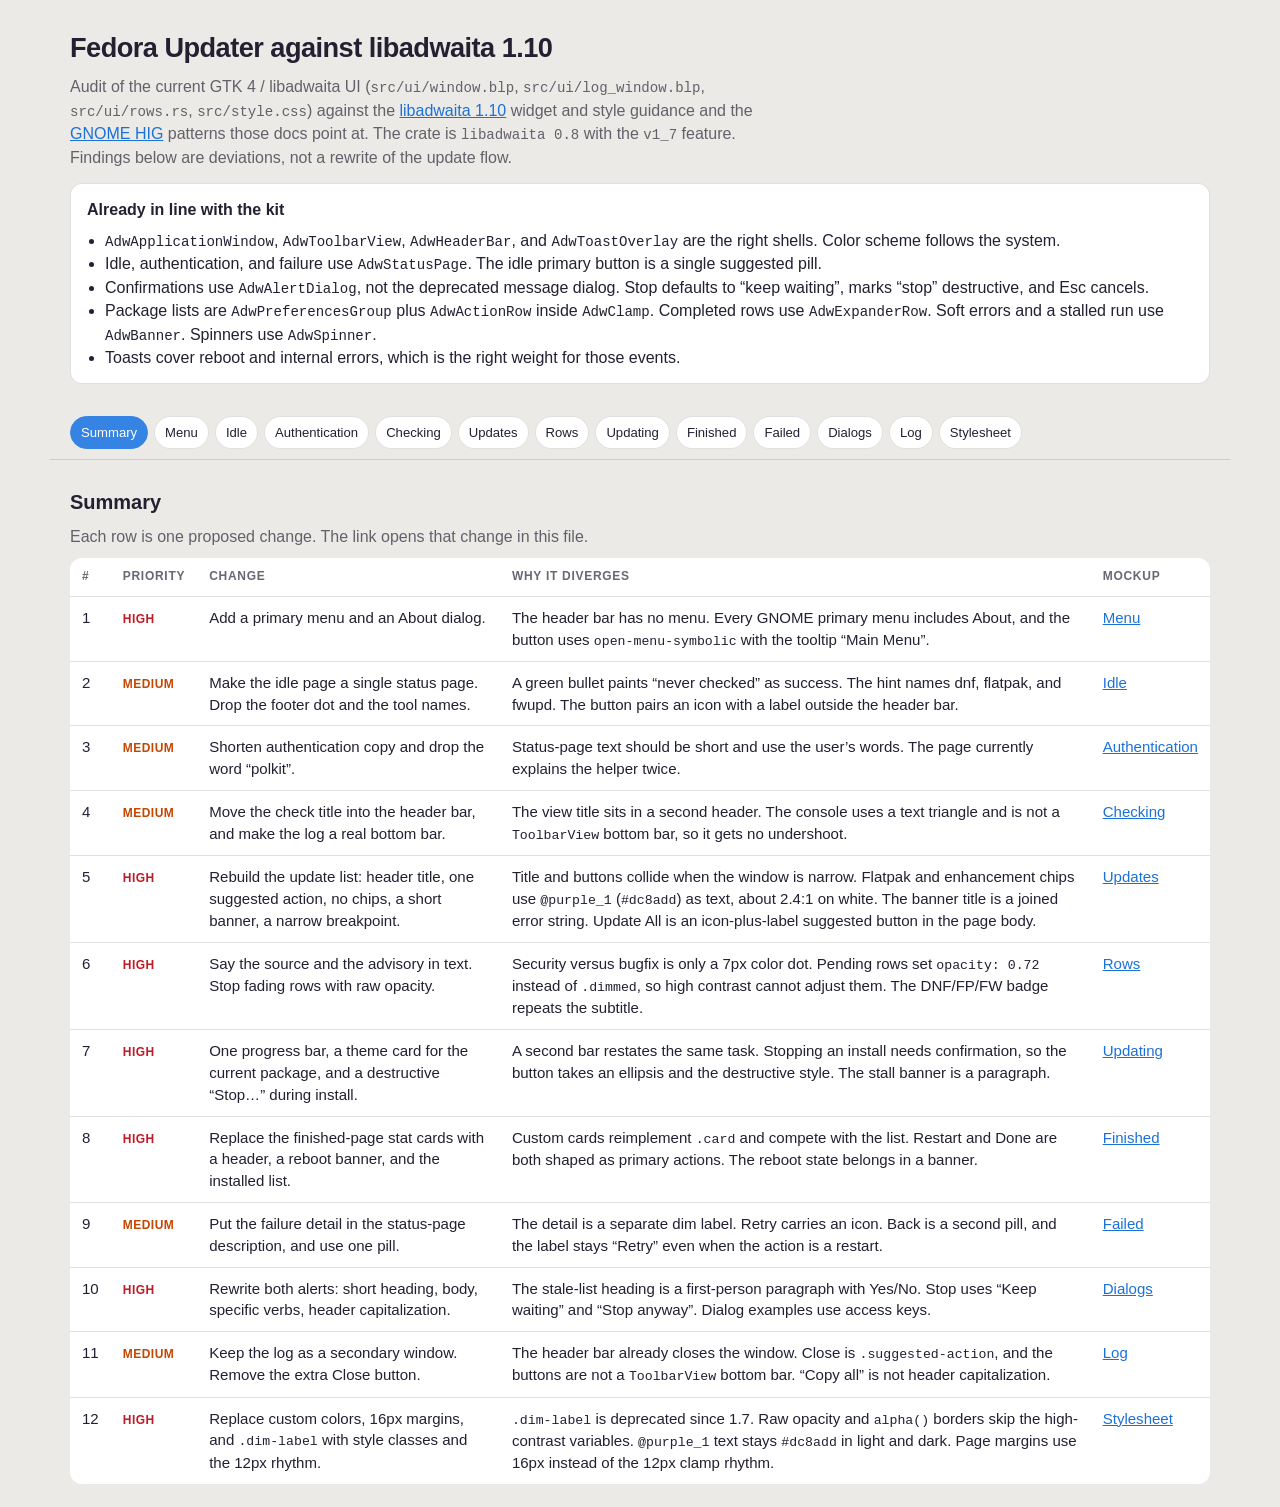
==== docs/mockups/libadwaita-audit.html @ a599a710 "Add the libadwaita 1.10 audit mockup." ====
<!DOCTYPE html>
<html lang="en">
<head>
<meta charset="utf-8">
<meta name="viewport" content="width=device-width, initial-scale=1">
<title>Fedora Updater — libadwaita 1.10 audit</title>
<style>
  :root {
    --doc-bg: #eceae6;
    --doc-fg: #241f31;
    --doc-dim: rgba(36, 31, 49, 0.68);
    --doc-card: #fff;
    --doc-line: rgba(0, 0, 0, 0.12);
    --accent: #3584e4;
    --accent-fg: #fff;
    --destructive: #e01b24;
    --ok: #1a7f37;
    --warn: #c64600;
    --err: #c01c28;
    --win: #fafafa;
    --fg: rgba(0, 0, 0, 0.8);
    --dim: rgba(0, 0, 0, 0.55);
    --card: #fff;
    --border: rgba(0, 0, 0, 0.12);
    --view: #fff;
    --purple-1: #dc8add;
    --shadow: 0 1px 2px rgba(0, 0, 0, 0.08), 0 12px 32px rgba(0, 0, 0, 0.12);
    font-family: Cantarell, "Segoe UI", sans-serif;
  }
  * { box-sizing: border-box; }
  body {
    margin: 0;
    background: var(--doc-bg);
    color: var(--doc-fg);
    line-height: 1.45;
  }
  header.top, main { max-width: 1180px; margin: 0 auto; padding: 28px 20px; }
  header.top { padding-bottom: 8px; }
  h1 { font-size: 1.7rem; margin: 0 0 8px; letter-spacing: -0.02em; }
  h2 { font-size: 1.25rem; margin: 0 0 8px; }
  h3 { font-size: 0.78rem; letter-spacing: 0.08em; text-transform: uppercase; margin: 0 0 10px; color: var(--doc-dim); }
  p { margin: 0 0 10px; }
  a { color: #1c71d8; }
  code { font-family: ui-monospace, monospace; font-size: 0.88em; }
  .lede { max-width: 78ch; color: var(--doc-dim); }
  .note, .okbox {
    background: var(--doc-card);
    border: 1px solid var(--doc-line);
    border-radius: 12px;
    padding: 14px 16px;
    margin: 14px 0;
  }
  .okbox h2, .note h2 { font-size: 1rem; }
  .okbox ul, .note ul { margin: 6px 0 0; padding-left: 18px; }
  table { width: 100%; border-collapse: collapse; background: var(--doc-card); border-radius: 12px; overflow: hidden; }
  th, td { text-align: left; padding: 10px 12px; border-bottom: 1px solid var(--doc-line); vertical-align: top; font-size: 0.94rem; }
  th { font-size: 0.75rem; letter-spacing: 0.06em; text-transform: uppercase; color: var(--doc-dim); }
  tr:last-child td { border-bottom: 0; }
  .pri { font-weight: 700; font-size: 0.75rem; letter-spacing: 0.04em; text-transform: uppercase; }
  .pri.high { color: var(--err); }
  .pri.med { color: var(--warn); }
  nav.tabs {
    position: sticky; top: 0; z-index: 5;
    display: flex; gap: 6px; flex-wrap: wrap;
    background: rgba(236, 234, 230, 0.94);
    backdrop-filter: blur(8px);
    padding: 10px 20px;
    border-bottom: 1px solid var(--doc-line);
    max-width: 1180px; margin: 0 auto;
  }
  nav.tabs button {
    border: 1px solid var(--doc-line);
    background: var(--doc-card);
    border-radius: 999px;
    padding: 6px 10px;
    font: inherit;
    font-size: 0.82rem;
    cursor: pointer;
    color: var(--doc-fg);
  }
  nav.tabs button[aria-selected="true"] {
    background: var(--accent);
    color: white;
    border-color: var(--accent);
  }
  .panel[hidden] { display: none; }
  .cite { font-size: 0.88rem; color: var(--doc-dim); margin-bottom: 14px; max-width: 85ch; }
  .pair { display: grid; grid-template-columns: 1fr 1fr; gap: 22px; align-items: start; }
  @media (max-width: 980px) { .pair { grid-template-columns: 1fr; } }
  .win {
    width: min(100%, 460px);
    background: var(--win);
    color: var(--fg);
    border-radius: 14px;
    box-shadow: var(--shadow);
    overflow: hidden;
    min-height: 520px;
    display: flex;
    flex-direction: column;
    font-size: 13.5px;
  }
  .win.short { min-height: 0; }
  .win.narrow { width: 280px; min-height: 420px; }
  .hb {
    min-height: 46px;
    display: grid;
    grid-template-columns: auto 1fr auto;
    align-items: center;
    gap: 6px;
    padding: 4px 8px 4px 10px;
  }
  .hb .side { display: flex; gap: 4px; align-items: center; min-width: 36px; }
  .hb .side.end { justify-content: flex-end; }
  .wtitle { text-align: center; font-weight: 700; line-height: 1.15; }
  .wtitle small { display: block; font-weight: 400; color: var(--dim); font-size: 11px; }
  .close, .iconbtn, .menu {
    width: 28px; height: 28px; border-radius: 8px;
    display: grid; place-items: center; color: var(--fg);
  }
  .close { font-size: 15px; opacity: 0.75; }
  .content { flex: 1; display: flex; flex-direction: column; min-height: 0; }
  .status {
    flex: 1; display: flex; flex-direction: column; align-items: center;
    justify-content: center; text-align: center; padding: 24px 28px 16px; gap: 8px;
  }
  .glyph {
    width: 72px; height: 72px; border-radius: 18px;
    display: grid; place-items: center; color: var(--dim); margin-bottom: 4px;
  }
  .status h4, .block h4 { margin: 0; font-size: 1.35rem; font-weight: 800; letter-spacing: -0.02em; }
  .status .desc, .muted { color: var(--dim); font-size: 12.5px; max-width: 36ch; }
  .accent-text { color: var(--accent); font-weight: 600; }
  .rowline { display: flex; align-items: center; justify-content: center; gap: 8px; }
  .btn {
    display: inline-flex; align-items: center; justify-content: center; gap: 6px;
    border-radius: 8px; padding: 6px 12px; background: rgba(0, 0, 0, 0.06);
    font-weight: 700; font-size: 13px; white-space: nowrap;
  }
  .btn.pill { border-radius: 999px; padding: 8px 16px; }
  .btn.suggested { background: var(--accent); color: var(--accent-fg); }
  .btn.destructive { background: var(--destructive); color: white; }
  .btn.flat { background: transparent; font-weight: 600; color: var(--fg); }
  .btn.icononly { width: 32px; height: 32px; padding: 0; border-radius: 8px; background: transparent; }
  .footer {
    display: flex; gap: 8px; align-items: center;
    margin: 8px 16px 12px; padding-top: 8px;
    border-top: 1px solid rgba(0, 0, 0, 0.08);
    color: var(--dim); font-size: 12px;
  }
  .dotg { color: #2ec27e; font-size: 9px; }
  .pagehead {
    display: flex; align-items: center; gap: 10px;
    padding: 12px 16px 8px;
  }
  .pagehead .grow { flex: 1; min-width: 0; }
  .pagehead strong { display: block; font-size: 1.15rem; }
  .pagehead span, .cap { color: var(--dim); font-size: 12px; }
  .progress { height: 6px; border-radius: 99px; background: rgba(0, 0, 0, 0.1); margin: 0 16px; overflow: hidden; }
  .progress > i { display: block; height: 100%; background: var(--accent); border-radius: 99px; }
  .progress.apply > i { background: #2ec27e; }
  .meta { display: flex; justify-content: space-between; padding: 6px 16px 8px; color: var(--dim); font-size: 12px; gap: 8px; }
  .group { margin: 4px 16px 10px; }
  .glabel { font-weight: 700; font-size: 12.5px; margin: 4px 2px 6px; }
  .list { background: var(--card); border-radius: 12px; box-shadow: 0 0 0 1px var(--border); overflow: hidden; }
  .prow {
    display: grid; grid-template-columns: auto 1fr auto; gap: 8px; align-items: center;
    padding: 8px 12px; border-top: 1px solid rgba(0, 0, 0, 0.06);
  }
  .prow:first-child { border-top: 0; }
  .prow b { display: block; font-weight: 650; }
  .prow small { color: var(--dim); }
  .prow.pending { opacity: 0.72; }
  .badge {
    min-width: 2.2em; text-align: center; font-size: 10px; font-weight: 800;
    padding: 3px 5px; border-radius: 7px; background: rgba(53, 132, 228, 0.15); color: var(--accent);
  }
  .badge.fp { background: rgba(220, 138, 221, 0.18); color: #dc8add; }
  .badge.fw { background: rgba(229, 165, 10, 0.18); color: #c64600; }
  .sev { width: 7px; height: 7px; border-radius: 99px; background: var(--accent); }
  .sev.sec { background: var(--err); }
  .sev.enh { background: #c061cb; }
  .chips { display: flex; flex-wrap: wrap; gap: 6px; padding: 0 16px 8px; }
  .chip {
    font-size: 12px; padding: 3px 9px; border-radius: 999px;
    border: 1px solid rgba(0, 0, 0, 0.12); background: rgba(53, 132, 228, 0.12); color: var(--accent);
  }
  .chip.sec { background: rgba(192, 28, 40, 0.12); color: var(--err); border-color: rgba(192, 28, 40, 0.28); }
  .chip.fp, .chip.enh, .chip.bad { background: rgba(220, 138, 221, 0.16); color: var(--purple-1); border-color: rgba(220, 138, 221, 0.35); }
  .banner {
    margin: 0 0 8px; background: #f8e8c8; color: #5e4010;
    display: flex; align-items: center; gap: 8px; padding: 8px 12px; font-size: 12.5px;
  }
  .banner button, .textbtn { margin-left: auto; background: transparent; border: 0; color: var(--accent); font-weight: 700; font-family: inherit; font-size: 12.5px; cursor: default; }
  .console {
    margin-top: auto; background: #fff; border-top: 1px solid rgba(0, 0, 0, 0.14);
    display: flex; gap: 8px; align-items: center; padding: 8px 12px;
    font-family: ui-monospace, monospace; font-size: 11.5px; color: var(--dim);
  }
  .console .live { color: var(--accent); font-family: Cantarell, sans-serif; font-weight: 700; margin-left: auto; }
  .card {
    margin: 0 16px 8px; padding: 12px 14px; border-radius: 12px;
    background: rgba(53, 132, 228, 0.1); border: 1px solid rgba(53, 132, 228, 0.28);
  }
  .card.theme {
    background: var(--card); border: 0; box-shadow: 0 0 0 1px var(--border);
  }
  .stats { display: flex; gap: 10px; justify-content: center; margin: 8px 0; }
  .stat {
    min-width: 84px; text-align: center; border-radius: 10px; padding: 8px 12px;
    background: rgba(255, 255, 255, 0.6); border: 1px solid rgba(0, 0, 0, 0.18);
  }
  .stat b { display: block; font-size: 1.4rem; }
  .stat span { color: var(--dim); font-size: 11px; }
  .stat.warn { background: rgba(229, 165, 10, 0.12); border-color: rgba(229, 165, 10, 0.4); }
  .reboot {
    display: flex; gap: 10px; align-items: center; margin: 4px 0 0;
    background: rgba(229, 165, 10, 0.12); border: 1px solid rgba(229, 165, 10, 0.4);
    border-radius: 12px; padding: 10px 12px; text-align: left;
  }
  .actions { display: flex; gap: 8px; justify-content: center; padding: 8px 12px 12px; border-top: 1px solid rgba(0, 0, 0, 0.08); }
  .bottom {
    margin-top: auto; min-height: 46px; display: flex; align-items: center; justify-content: flex-end;
    gap: 8px; padding: 6px 10px; box-shadow: inset 0 1px 0 rgba(0, 0, 0, 0.06);
  }
  .scrim {
    flex: 1; background: rgba(0, 0, 0, 0.18);
    display: grid; place-items: center; padding: 18px;
  }
  .dialog {
    width: min(100%, 380px); background: #fafafa; border-radius: 16px;
    box-shadow: var(--shadow); padding: 18px 16px 12px; text-align: center;
  }
  .dialog h4 { margin: 0 0 8px; font-size: 1.05rem; }
  .dialog p { color: var(--dim); font-size: 13px; }
  .dactions { display: flex; gap: 8px; justify-content: flex-end; margin-top: 12px; }
  .u { text-decoration: underline; text-underline-offset: 2px; }
  .menu-pop {
    position: relative; width: 220px; margin: 8px 12px 12px auto;
    background: #fff; border-radius: 12px; box-shadow: var(--shadow); padding: 6px;
  }
  .menu-pop div { padding: 8px 10px; border-radius: 8px; }
  .menu-pop div:hover { background: rgba(0, 0, 0, 0.05); }
  .split { display: flex; gap: 16px; flex-wrap: wrap; align-items: flex-start; }
  .swatch { width: 220px; }
  .tag { font-size: 11px; font-weight: 700; letter-spacing: 0.04em; text-transform: uppercase; color: var(--doc-dim); margin-bottom: 6px; }
  .call { font-size: 0.92rem; }
  kbd { font-family: ui-monospace, monospace; font-size: 0.85em; border: 1px solid var(--doc-line); border-bottom-width: 2px; border-radius: 4px; padding: 0 4px; background: #fff; }
</style>
</head>
<body>
<header class="top">
  <h1>Fedora Updater against libadwaita 1.10</h1>
  <p class="lede">Audit of the current GTK 4 / libadwaita UI (<code>src/ui/window.blp</code>, <code>src/ui/log_window.blp</code>, <code>src/ui/rows.rs</code>, <code>src/style.css</code>) against the <a href="https://gnome.pages.gitlab.gnome.org/libadwaita/doc/1.10/">libadwaita 1.10</a> widget and style guidance and the <a href="https://developer.gnome.org/hig/">GNOME HIG</a> patterns those docs point at. The crate is <code>libadwaita 0.8</code> with the <code>v1_7</code> feature. Findings below are deviations, not a rewrite of the update flow.</p>
  <div class="okbox">
    <h2>Already in line with the kit</h2>
    <ul>
      <li><code>AdwApplicationWindow</code>, <code>AdwToolbarView</code>, <code>AdwHeaderBar</code>, and <code>AdwToastOverlay</code> are the right shells. Color scheme follows the system.</li>
      <li>Idle, authentication, and failure use <code>AdwStatusPage</code>. The idle primary button is a single suggested pill.</li>
      <li>Confirmations use <code>AdwAlertDialog</code>, not the deprecated message dialog. Stop defaults to “keep waiting”, marks “stop” destructive, and Esc cancels.</li>
      <li>Package lists are <code>AdwPreferencesGroup</code> plus <code>AdwActionRow</code> inside <code>AdwClamp</code>. Completed rows use <code>AdwExpanderRow</code>. Soft errors and a stalled run use <code>AdwBanner</code>. Spinners use <code>AdwSpinner</code>.</li>
      <li>Toasts cover reboot and internal errors, which is the right weight for those events.</li>
    </ul>
  </div>
</header>

<nav class="tabs" aria-label="Proposed changes">
  <button type="button" data-panel="summary" aria-selected="true">Summary</button>
  <button type="button" data-panel="menu">Menu</button>
  <button type="button" data-panel="idle">Idle</button>
  <button type="button" data-panel="auth">Authentication</button>
  <button type="button" data-panel="checking">Checking</button>
  <button type="button" data-panel="ready">Updates</button>
  <button type="button" data-panel="rows">Rows</button>
  <button type="button" data-panel="running">Updating</button>
  <button type="button" data-panel="done">Finished</button>
  <button type="button" data-panel="failed">Failed</button>
  <button type="button" data-panel="dialogs">Dialogs</button>
  <button type="button" data-panel="log">Log</button>
  <button type="button" data-panel="style">Stylesheet</button>
</nav>

<main>
<section class="panel" id="summary">
  <h2>Summary</h2>
  <p class="lede">Each row is one proposed change. The link opens that change in this file.</p>
  <table>
    <thead>
      <tr><th>#</th><th>Priority</th><th>Change</th><th>Why it diverges</th><th>Mockup</th></tr>
    </thead>
    <tbody>
      <tr>
        <td>1</td><td><span class="pri high">High</span></td>
        <td>Add a primary menu and an About dialog.</td>
        <td>The header bar has no menu. Every GNOME primary menu includes About, and the button uses <code>open-menu-symbolic</code> with the tooltip “Main Menu”.</td>
        <td><a href="#menu">Menu</a></td>
      </tr>
      <tr>
        <td>2</td><td><span class="pri med">Medium</span></td>
        <td>Make the idle page a single status page. Drop the footer dot and the tool names.</td>
        <td>A green bullet paints “never checked” as success. The hint names dnf, flatpak, and fwupd. The button pairs an icon with a label outside the header bar.</td>
        <td><a href="#idle">Idle</a></td>
      </tr>
      <tr>
        <td>3</td><td><span class="pri med">Medium</span></td>
        <td>Shorten authentication copy and drop the word “polkit”.</td>
        <td>Status-page text should be short and use the user’s words. The page currently explains the helper twice.</td>
        <td><a href="#auth">Authentication</a></td>
      </tr>
      <tr>
        <td>4</td><td><span class="pri med">Medium</span></td>
        <td>Move the check title into the header bar, and make the log a real bottom bar.</td>
        <td>The view title sits in a second header. The console uses a text triangle and is not a <code>ToolbarView</code> bottom bar, so it gets no undershoot.</td>
        <td><a href="#checking">Checking</a></td>
      </tr>
      <tr>
        <td>5</td><td><span class="pri high">High</span></td>
        <td>Rebuild the update list: header title, one suggested action, no chips, a short banner, a narrow breakpoint.</td>
        <td>Title and buttons collide when the window is narrow. Flatpak and enhancement chips use <code>@purple_1</code> (<code>#dc8add</code>) as text, about 2.4:1 on white. The banner title is a joined error string. Update All is an icon-plus-label suggested button in the page body.</td>
        <td><a href="#ready">Updates</a></td>
      </tr>
      <tr>
        <td>6</td><td><span class="pri high">High</span></td>
        <td>Say the source and the advisory in text. Stop fading rows with raw opacity.</td>
        <td>Security versus bugfix is only a 7px color dot. Pending rows set <code>opacity: 0.72</code> instead of <code>.dimmed</code>, so high contrast cannot adjust them. The DNF/FP/FW badge repeats the subtitle.</td>
        <td><a href="#rows">Rows</a></td>
      </tr>
      <tr>
        <td>7</td><td><span class="pri high">High</span></td>
        <td>One progress bar, a theme card for the current package, and a destructive “Stop…” during install.</td>
        <td>A second bar restates the same task. Stopping an install needs confirmation, so the button takes an ellipsis and the destructive style. The stall banner is a paragraph.</td>
        <td><a href="#running">Updating</a></td>
      </tr>
      <tr>
        <td>8</td><td><span class="pri high">High</span></td>
        <td>Replace the finished-page stat cards with a header, a reboot banner, and the installed list.</td>
        <td>Custom cards reimplement <code>.card</code> and compete with the list. Restart and Done are both shaped as primary actions. The reboot state belongs in a banner.</td>
        <td><a href="#done">Finished</a></td>
      </tr>
      <tr>
        <td>9</td><td><span class="pri med">Medium</span></td>
        <td>Put the failure detail in the status-page description, and use one pill.</td>
        <td>The detail is a separate dim label. Retry carries an icon. Back is a second pill, and the label stays “Retry” even when the action is a restart.</td>
        <td><a href="#failed">Failed</a></td>
      </tr>
      <tr>
        <td>10</td><td><span class="pri high">High</span></td>
        <td>Rewrite both alerts: short heading, body, specific verbs, header capitalization.</td>
        <td>The stale-list heading is a first-person paragraph with Yes/No. Stop uses “Keep waiting” and “Stop anyway”. Dialog examples use access keys.</td>
        <td><a href="#dialogs">Dialogs</a></td>
      </tr>
      <tr>
        <td>11</td><td><span class="pri med">Medium</span></td>
        <td>Keep the log as a secondary window. Remove the extra Close button.</td>
        <td>The header bar already closes the window. Close is <code>.suggested-action</code>, and the buttons are not a <code>ToolbarView</code> bottom bar. “Copy all” is not header capitalization.</td>
        <td><a href="#log">Log</a></td>
      </tr>
      <tr>
        <td>12</td><td><span class="pri high">High</span></td>
        <td>Replace custom colors, 16px margins, and <code>.dim-label</code> with style classes and the 12px rhythm.</td>
        <td><code>.dim-label</code> is deprecated since 1.7. Raw opacity and <code>alpha()</code> borders skip the high-contrast variables. <code>@purple_1</code> text stays <code>#dc8add</code> in light and dark. Page margins use 16px instead of the 12px clamp rhythm.</td>
        <td><a href="#style">Stylesheet</a></td>
      </tr>
    </tbody>
  </table>
</section>

<section class="panel" id="menu" hidden>
  <h2>1. Primary menu and About</h2>
  <p class="cite">HIG <a href="https://developer.gnome.org/hig/patterns/controls/menus.html">Menus</a>: most apps have a primary menu at the end of the header bar, using <code>open-menu-symbolic</code>, tooltip “Main Menu”. Every such menu includes About [App Name]. Libadwaita 1.5+ provides <a href="https://gnome.pages.gitlab.gnome.org/libadwaita/doc/1.10/class.AboutDialog.html">AdwAboutDialog</a> (<code>AdwAboutWindow</code> is deprecated since 1.6). There is no menu in <code>window.blp</code>.</p>
  <div class="pair">
    <div>
      <h3>Current</h3>
      <div class="win short" style="min-height:280px">
        <div class="hb">
          <div class="side"></div>
          <div class="wtitle">Fedora Updater</div>
          <div class="side end"><div class="close" aria-hidden="true">×</div></div>
        </div>
        <div class="content status">
          <div class="glyph" aria-hidden="true">
            <svg width="48" height="48" viewBox="0 0 16 16" fill="currentColor"><path d="M8 1.5 9.2 5h3.6l-2.9 2.1 1.1 3.4L8 8.4 4.9 10.5 6 7.1 3.1 5h3.6z"/></svg>
          </div>
          <h4>Check for updates</h4>
          <p class="desc">The header never changes, and there is no way to open About.</p>
        </div>
      </div>
    </div>
    <div>
      <h3>Proposed</h3>
      <div class="win short" style="min-height:280px">
        <div class="hb">
          <div class="side"></div>
          <div class="wtitle">Fedora Updater</div>
          <div class="side end">
            <div class="menu" title="Main Menu" aria-label="Main Menu">
              <svg width="16" height="16" viewBox="0 0 16 16" fill="currentColor"><path d="M2 4h12v1.4H2zm0 3.3h12v1.4H2zM2 10.6h12V12H2z"/></svg>
            </div>
            <div class="close" aria-hidden="true">×</div>
          </div>
        </div>
        <div class="menu-pop" role="menu">
          <div><span class="u">A</span>bout Fedora Updater</div>
          <div><span class="u">K</span>eyboard Shortcuts</div>
        </div>
        <div class="dialog" style="margin: 0 auto 16px;">
          <div class="glyph" style="margin:0 auto 6px; width:64px; height:64px;" aria-hidden="true">
            <svg width="40" height="40" viewBox="0 0 16 16" fill="#3584e4"><circle cx="8" cy="8" r="6"/></svg>
          </div>
          <h4>Fedora Updater</h4>
          <p>A desktop front-end for Fedora system, Flatpak, and firmware updates</p>
          <p>Version 0.2.0</p>
        </div>
      </div>
      <p class="call"><code>AdwShortcutsDialog</code> arrived in libadwaita 1.8. The crate feature stops at <code>v1_7</code>, so ship About now and add Keyboard Shortcuts when that feature is enabled. Do not add Quit. Do not add Preferences until the app has any.</p>
    </div>
  </div>
</section>

<section class="panel" id="idle" hidden>
  <h2>2. Idle and up to date</h2>
  <p class="cite">HIG <a href="https://developer.gnome.org/hig/patterns/feedback/placeholders.html">Placeholder pages</a> and <a href="https://developer.gnome.org/hig/guidelines/writing-style.html">Writing style</a>: one heading, one short description, familiar words, no jargon. <a href="https://developer.gnome.org/hig/patterns/controls/buttons.html">Buttons</a>: outside a header bar, a button is an icon or a label, not both. <a href="https://developer.gnome.org/hig/guidelines/ui-styling.html">UI styling</a>: do not use color as the only signal. The fresh footer paints a <code>.success</code> “●” next to “Last checked never”. Up to date repeats the timestamp in the description and the footer.</p>
  <div class="pair">
    <div>
      <h3>Current</h3>
      <div class="win">
        <div class="hb"><div class="side"></div><div class="wtitle">Fedora Updater</div><div class="side end"><div class="close">×</div></div></div>
        <div class="content">
          <div class="status">
            <div class="glyph"><svg width="42" height="42" viewBox="0 0 16 16" fill="currentColor"><path d="M3 8a5 5 0 0 1 8.5-3.5L13 3v4H9l1.4-1.4A3.5 3.5 0 1 0 11.5 10H13A5 5 0 0 1 3 8z"/></svg></div>
            <h4>Check for updates</h4>
            <div class="btn suggested pill"><svg width="14" height="14" viewBox="0 0 16 16" fill="currentColor"><path d="M3 8a5 5 0 0 1 8.5-3.5L13 3v4H9l1.4-1.4A3.5 3.5 0 1 0 11.5 10H13A5 5 0 0 1 3 8z"/></svg> Check for Updates</div>
            <p class="desc">dnf · flatpak · fwupd · nothing changes until you review</p>
          </div>
          <div class="footer"><span class="dotg">●</span> Last checked never</div>
        </div>
      </div>
    </div>
    <div>
      <h3>Proposed</h3>
      <div class="win">
        <div class="hb">
          <div class="side"></div>
          <div class="wtitle">Fedora Updater</div>
          <div class="side end"><div class="menu" title="Main Menu"><svg width="16" height="16" viewBox="0 0 16 16" fill="currentColor"><path d="M2 4h12v1.4H2zm0 3.3h12v1.4H2zM2 10.6h12V12H2z"/></svg></div><div class="close">×</div></div>
        </div>
        <div class="content">
          <div class="status">
            <div class="glyph"><svg width="42" height="42" viewBox="0 0 16 16" fill="currentColor"><path d="M3 8a5 5 0 0 1 8.5-3.5L13 3v4H9l1.4-1.4A3.5 3.5 0 1 0 11.5 10H13A5 5 0 0 1 3 8z"/></svg></div>
            <h4>Check for Updates</h4>
            <p class="desc">System packages, apps, and firmware. Nothing changes until the list is reviewed.</p>
            <div class="btn suggested pill">Check for Updates</div>
          </div>
        </div>
      </div>
      <p class="call">Up to date keeps the flat “Check Again” button and puts “Last checked just now” only in the description. No second footer, no success color until a check has actually succeeded.</p>
    </div>
  </div>
</section>

<section class="panel" id="auth" hidden>
  <h2>3. Authentication</h2>
  <p class="cite">Same placeholder and writing rules. The status page already is the right widget. The description names “polkit” and “a privileged helper”, then a caption says the password is not collected here. Terminology should be the task, not the mechanism. One sentence is enough, and a single sentence does not take a final period.</p>
  <div class="pair">
    <div>
      <h3>Current</h3>
      <div class="win">
        <div class="hb"><div class="side"></div><div class="wtitle">Fedora Updater</div><div class="side end"><div class="close">×</div></div></div>
        <div class="content status">
          <div class="glyph"><svg width="40" height="40" viewBox="0 0 16 16" fill="currentColor"><path d="M6 7V5a2 2 0 1 1 4 0v2h1v6H5V7zm1.2 0h1.6V5a.8.8 0 0 0-1.6 0z"/></svg></div>
          <h4>Authentication required</h4>
          <p class="desc">A system dialog will ask for your password once for this app session so it can check for updates via a privileged helper</p>
          <div class="rowline"><span class="accent-text">◌ Waiting for polkit</span></div>
          <p class="desc">No password is collected here. Later Check and Update All reuse this session</p>
          <div class="btn flat">Cancel</div>
        </div>
      </div>
    </div>
    <div>
      <h3>Proposed</h3>
      <div class="win">
        <div class="hb"><div class="side"></div><div class="wtitle">Fedora Updater<small>Waiting for authentication</small></div><div class="side end"><div class="close">×</div></div></div>
        <div class="content status">
          <div class="glyph"><svg width="40" height="40" viewBox="0 0 16 16" fill="currentColor"><path d="M6 7V5a2 2 0 1 1 4 0v2h1v6H5V7zm1.2 0h1.6V5a.8.8 0 0 0-1.6 0z"/></svg></div>
          <h4>Authentication Required</h4>
          <p class="desc">A system dialog asks for an administrator password. The password is not stored in this window.</p>
          <div class="rowline"><span class="muted">◌ Waiting for authentication</span></div>
          <div class="btn flat">Cancel</div>
        </div>
      </div>
      <p class="call">The spinner stays an <code>AdwSpinner</code>. “Waiting for authentication” uses the dimmed style, not <code>.accent</code>. Cancel stays a quiet button. The same page serves Check and Update All. The purpose goes in the header subtitle (“Checking for updates” or “Applying updates”), not in a second paragraph.</p>
    </div>
  </div>
</section>

<section class="panel" id="checking" hidden>
  <h2>4. Checking</h2>
  <p class="cite">HIG <a href="https://developer.gnome.org/hig/patterns/containers/header-bars.html">Header bars</a>: the heading updates with the view. <a href="https://developer.gnome.org/hig/patterns/feedback/progress-bars.html">Progress bars</a>: one bar, plus text such as “1 of 3 sources” or “About 1 minute left”. <a href="https://gnome.pages.gitlab.gnome.org/libadwaita/doc/1.10/class.ToolbarView.html">ToolbarView</a> bottom bars get undershoot and drag. <a href="https://developer.gnome.org/hig/guidelines/ui-icons.html">UI icons</a> are symbolic, so a “▸” character is not a disclosure icon and does not flip for right-to-left text.</p>
  <div class="pair">
    <div>
      <h3>Current</h3>
      <div class="win">
        <div class="hb"><div class="side"></div><div class="wtitle">Fedora Updater</div><div class="side end"><div class="close">×</div></div></div>
        <div class="content">
          <div class="pagehead"><div class="grow"><strong>Checking for updates</strong><span>About 1 minute left · 1 of 3 sources</span></div></div>
          <div class="progress"><i style="width:25%"></i></div>
          <div class="meta"><span>System done · Apps in progress · Firmware queued</span><span>25%</span></div>
          <div class="group"><div class="glabel">Found so far</div>
            <div class="list">
              <div class="prow"><span class="badge">DNF</span><div><b>kernel</b><small>6.17.7 → 6.17.8 · System</small></div><small>86 MB</small></div>
              <div class="prow"><span class="badge fp">FP</span><div><b>org.mozilla.Firefox</b><small>144.0 → 145.0 · Apps</small></div><small>112 MB</small></div>
            </div>
          </div>
          <div class="console"><span>▸</span><span>Downloading metadata…</span><span class="live">live</span></div>
        </div>
      </div>
    </div>
    <div>
      <h3>Proposed</h3>
      <div class="win">
        <div class="hb">
          <div class="side"></div>
          <div class="wtitle">Checking for Updates<small>About 1 minute left · 1 of 3 sources</small></div>
          <div class="side end"><div class="menu" title="Main Menu"><svg width="16" height="16" viewBox="0 0 16 16" fill="currentColor"><path d="M2 4h12v1.4H2zm0 3.3h12v1.4H2zM2 10.6h12V12H2z"/></svg></div><div class="close">×</div></div>
        </div>
        <div class="content">
          <div class="progress" style="margin-top:12px"><i style="width:25%"></i></div>
          <div class="meta"><span>System done · Apps in progress · Firmware queued</span><span>25%</span></div>
          <div class="group"><div class="glabel">Found so far</div>
            <div class="list">
              <div class="prow"><div><b>kernel</b><small>6.17.7 → 6.17.8 · System</small></div><small>86 MB</small></div>
              <div class="prow"><div><b>Firefox</b><small>144.0 → 145.0 · Apps</small></div><small>112 MB</small></div>
            </div>
          </div>
          <div class="bottom" style="justify-content:flex-start; gap:8px;">
            <span class="iconbtn" aria-hidden="true"><svg width="14" height="14" viewBox="0 0 16 16" fill="currentColor"><path d="M6 3.2 11 8 6 12.8z"/></svg></span>
            <span class="cap" style="font-family:ui-monospace,monospace">Downloading metadata…</span>
          </div>
        </div>
      </div>
      <p class="call">The group status string stays. The percent stays, with <code>.numeric</code>. The disclosure is <code>pan-end-symbolic</code> / <code>pan-down-symbolic</code> inside a <code>.toolbar</code> bottom bar. “live” goes away. The same bar is used on the update page.</p>
    </div>
  </div>
</section>

<section class="panel" id="ready" hidden>
  <h2>5. Updates available</h2>
  <p class="cite"><a href="https://developer.gnome.org/hig/patterns/controls/buttons.html">Buttons</a>: one suggested or destructive button per view. Outside the header bar, do not combine an icon and a label. Suggested buttons are a poor fit in a primary header bar, so the call to action moves to a bottom bar, which <a href="https://gnome.pages.gitlab.gnome.org/libadwaita/doc/1.10/adaptive-layouts.html">breakpoints</a> can keep visible when the window is narrow. <a href="https://developer.gnome.org/hig/patterns/feedback/banners.html">Banners</a> take a short factual title, not a joined log line. Chip colors are covered in the stylesheet section. There is no <code>AdwBreakpoint</code> today. The ready header is one horizontal box: title, Refresh, Update All.</p>
  <div class="pair">
    <div>
      <h3>Current</h3>
      <div class="win">
        <div class="hb"><div class="side"></div><div class="wtitle">Fedora Updater</div><div class="side end"><div class="close">×</div></div></div>
        <div class="content">
          <div class="pagehead">
            <div class="grow"><strong>12 updates available</strong><span>8 system · 3 apps · 1 firmware</span></div>
            <div class="btn flat">Refresh</div>
            <div class="btn suggested"><svg width="14" height="14" viewBox="0 0 16 16" fill="currentColor"><path d="M3 8h10v1.4H3z"/></svg> Update All</div>
          </div>
          <div class="banner">fwupd: failed to connect to daemon · flatpak: user installation not available <button>View log</button></div>
          <div class="chips">
            <span class="chip">8 system</span>
            <span class="chip bad">3 apps</span>
            <span class="chip">1 firmware</span>
            <span class="chip sec">2 security</span>
            <span class="chip bad">1 enhancement</span>
          </div>
          <div class="group"><div class="list">
            <div class="prow"><span class="badge">DNF</span><span class="sev sec"></span><div><b>kernel</b><small>6.17.7 → 6.17.8 · System</small></div><small>86 MB</small></div>
            <div class="prow"><span class="badge fp">FP</span><div><b>org.mozilla.Firefox</b><small>144.0 → 145.0 · Apps</small></div><small>112 MB</small></div>
          </div></div>
          <p class="cap" style="padding:0 16px 10px">Parsed from dnf · flatpak · fwupdmgr · nothing applied yet</p>
        </div>
      </div>
      <p class="tag">Narrow, same layout</p>
      <div class="win narrow">
        <div class="hb"><div class="wtitle" style="font-size:12px">Fedora Updater</div><div class="close">×</div></div>
        <div class="pagehead" style="flex-wrap:wrap">
          <div class="grow"><strong style="font-size:14px">12 updates…</strong></div>
          <div class="btn flat">Refresh</div>
          <div class="btn suggested">Update All</div>
        </div>
        <p class="cap" style="padding:0 12px">The title and both buttons share one row. Nothing wraps on purpose.</p>
      </div>
    </div>
    <div>
      <h3>Proposed</h3>
      <div class="win">
        <div class="hb">
          <div class="side"><div class="iconbtn" title="Refresh"><svg width="16" height="16" viewBox="0 0 16 16" fill="currentColor"><path d="M13 8a5 5 0 1 1-1.2-3.3L10 6.5V2h4.5L12.7 3.8A6.5 6.5 0 1 0 14.5 8z"/></svg></div></div>
          <div class="wtitle">12 Updates Available<small>8 system · 3 apps · 1 firmware</small></div>
          <div class="side end"><div class="menu" title="Main Menu"><svg width="16" height="16" viewBox="0 0 16 16" fill="currentColor"><path d="M2 4h12v1.4H2zm0 3.3h12v1.4H2zM2 10.6h12V12H2z"/></svg></div><div class="close">×</div></div>
        </div>
        <div class="banner">2 sources could not be checked <button>View Log</button></div>
        <div class="content">
          <div class="group" style="margin-top:10px"><div class="list">
            <div class="prow"><div><b>kernel</b><small>6.17.7 → 6.17.8 · System · Security</small></div><small>86 MB</small></div>
            <div class="prow"><div><b>Firefox</b><small>144.0 → 145.0 · Apps</small></div><small>112 MB</small></div>
          </div></div>
          <p class="cap" style="padding:0 16px">Nothing is applied until Update All is chosen</p>
          <div class="bottom"><div class="btn suggested">Update All</div></div>
        </div>
      </div>
      <p class="tag">Narrow breakpoint</p>
      <div class="win narrow">
        <div class="hb">
          <div class="iconbtn" title="Refresh"><svg width="16" height="16" viewBox="0 0 16 16" fill="currentColor"><path d="M13 8a5 5 0 1 1-1.2-3.3L10 6.5V2h4.5L12.7 3.8A6.5 6.5 0 1 0 14.5 8z"/></svg></div>
          <div class="wtitle" style="font-size:12px">12 Updates Available</div>
          <div class="close">×</div>
        </div>
        <div class="content"><p class="cap" style="padding:12px">List keeps the full width. Update All stays in the bottom bar instead of crushing the title.</p>
          <div class="bottom"><div class="btn suggested">Update All</div></div>
        </div>
      </div>
      <p class="call">Refresh is a recognized icon with tooltip “Refresh”. Below about 500px, an <code>AdwBreakpoint</code> can hide the header subtitle. The bottom bar does not need to move. Banner button label is “View Log”. The long tool names leave the footer.</p>
    </div>
  </div>
</section>

<section class="panel" id="rows" hidden>
  <h2>6. Package rows</h2>
  <p class="cite"><a href="https://developer.gnome.org/hig/guidelines/ui-styling.html">UI styling</a>: color cannot be the only way to tell items apart. The advisory is a 7px <code>.sev-dot</code> with no text (<code>rows.rs</code>). The subtitle already says System, Apps, or Firmware, and the prefix badge repeats it as DNF, FP, or FW. <a href="https://gnome.pages.gitlab.gnome.org/libadwaita/doc/1.10/styles-and-appearance.html">Styles and appearance</a>: use <code>.dimmed</code> rather than a fixed opacity, because high contrast changes <code>--dim-opacity</code>. Pending and skipped rows set <code>opacity: 0.72</code>, and completed rows set <code>0.82</code>.</p>
  <div class="pair">
    <div>
      <h3>Current</h3>
      <div class="win short">
        <div class="hb"><div class="side"></div><div class="wtitle">Fedora Updater</div><div class="side end"><div class="close">×</div></div></div>
        <div class="content" style="padding-top:12px">
          <div class="group"><div class="glabel">Remaining</div>
            <div class="list">
              <div class="prow" style="background:rgba(53,132,228,.10)"><span class="badge">DNF</span><span class="sev sec"></span><div><b>kernel</b><small>6.17.7 → 6.17.8 · System</small></div><span class="accent-text">installing</span></div>
              <div class="prow pending"><span class="badge fp">FP</span><span class="sev enh"></span><div><b>org.mozilla.Firefox</b><small>144.0 → 145.0 · Apps</small></div><span class="cap">queued</span></div>
              <div class="prow" style="opacity:.82"><span class="badge fw">FW</span><div><b>UEFI Device Firmware</b><small>1.2 → 1.4 · Firmware</small></div><span style="color:#1a7f37">done</span></div>
            </div>
          </div>
          <p class="cap" style="padding:0 16px 12px">The red and purple dots are the only security and enhancement markers. The FP badge uses <code>@purple_1</code> (<code>#dc8add</code>) as its text color.</p>
        </div>
      </div>
    </div>
    <div>
      <h3>Proposed</h3>
      <div class="win short">
        <div class="hb"><div class="side"></div><div class="wtitle">Installing<small>4 of 19</small></div><div class="side end"><div class="close">×</div></div></div>
        <div class="content" style="padding-top:12px">
          <div class="group"><div class="glabel">Remaining</div>
            <div class="list">
              <div class="prow"><div><b>kernel</b><small>6.17.7 → 6.17.8 · System · Security</small></div><span class="accent-text">Installing</span></div>
              <div class="prow"><div style="opacity:1"><b style="color:rgba(0,0,0,.55)">Firefox</b><small>144.0 → 145.0 · Apps · Enhancement</small></div><span class="cap">Queued</span></div>
              <div class="prow"><div><b>UEFI Device Firmware</b><small>1.2 → 1.4 · Firmware</small></div><span style="color:#1a7f37">Done</span></div>
            </div>
          </div>
          <p class="call">Prefix badges and dots go away. “Security” uses the <code>.error</code> caption color and the word. “Enhancement” is text, not a purple dot. Queued rows take <code>.dimmed</code> on the title. Status words use header capitalization because they are short labels. The row stays an <code>AdwActionRow</code>.</p>
        </div>
      </div>
    </div>
  </div>
</section>

<section class="panel" id="running" hidden>
  <h2>7. Updating</h2>
  <p class="cite"><a href="https://developer.gnome.org/hig/patterns/feedback/progress-bars.html">Progress bars</a>: show one combined bar unless a subtask can be paused on its own. The page has an overall bar and a second bar inside <code>.now-playing</code>. <a href="https://developer.gnome.org/hig/patterns/controls/buttons.html">Destructive</a> is the warning style, and a view gets only one. <a href="https://developer.gnome.org/hig/guidelines/writing-style.html">Ellipsis</a> belongs on a control that still needs confirmation. Apply already opens the stop dialog. Download stops immediately, so that button stays “Stop” and is not destructive. <a href="https://developer.gnome.org/hig/patterns/feedback/banners.html">Banner</a> titles stay short. The stall banner is “No output for N minutes. Last line: …” plus a daemon sentence. The current-package plate is a custom bordered box, not <a href="https://gnome.pages.gitlab.gnome.org/libadwaita/doc/1.10/style-classes.html#boxed-lists-cards"><code>.card</code></a>.</p>
  <div class="pair">
    <div>
      <h3>Current</h3>
      <div class="win">
        <div class="hb"><div class="side"></div><div class="wtitle">Fedora Updater</div><div class="side end"><div class="close">×</div></div></div>
        <div class="content">
          <div class="pagehead"><div class="grow"><strong>Installing</strong><span>4 of 19 · about 6 minutes left</span></div><div class="btn flat" title="Stop this update">Stop</div></div>
          <div class="progress apply"><i style="width:22%"></i></div>
          <div class="meta"><span>Installing system packages</span><span>22%</span></div>
          <div class="banner">No output for 2 minutes. Last line: Running transaction… The update is waiting on GNOME Software's dnf daemon.</div>
          <div class="card">
            <div style="display:flex;justify-content:space-between"><b>kernel</b><span class="cap">40%</span></div>
            <div class="cap">Installing</div>
            <div class="progress" style="margin:8px 0 0"><i style="width:40%"></i></div>
          </div>
          <div class="group"><div class="list">
            <div class="prow pending"><span class="badge">DNF</span><div><b>tzdata</b><small>queued</small></div></div>
          </div></div>
          <div class="console"><span>▸</span><span>Running transaction…</span><span class="live">console</span></div>
        </div>
      </div>
    </div>
    <div>
      <h3>Proposed</h3>
      <div class="win">
        <div class="hb">
          <div class="side"></div>
          <div class="wtitle">Installing<small>4 of 19 · about 6 minutes left</small></div>
          <div class="side end"><div class="btn destructive" title="Stop this update">Stop…</div><div class="close">×</div></div>
        </div>
        <div class="banner">No output for 2 minutes <span class="cap" style="margin-left:auto;color:#5e4010">Waiting on GNOME Software</span></div>
        <div class="content">
          <div class="progress" style="margin-top:12px"><i style="width:22%"></i></div>
          <div class="meta"><span>Installing system packages</span><span>22%</span></div>
          <div class="card theme">
            <b>kernel</b>
            <div class="cap">6.17.7 → 6.17.8 · System · Security</div>
          </div>
          <div class="group"><div class="glabel">2 completed</div>
            <div class="list"><div class="prow"><div><b>tzdata</b><small>2025b · System</small></div><span style="color:#1a7f37">Done</span></div></div>
          </div>
          <div class="bottom" style="justify-content:flex-start"><span class="iconbtn"><svg width="14" height="14" viewBox="0 0 16 16" fill="currentColor"><path d="M6 3.2 11 8 6 12.8z"/></svg></span><span class="cap" style="font-family:ui-monospace,monospace">Running transaction…</span></div>
        </div>
      </div>
      <p class="call">The bar keeps the accent color for both download and install. The caption already says which pass is running. The last console line stays in the bottom bar, not in the banner. Download uses a plain “Stop” with no ellipsis, because it does not ask again.</p>
    </div>
  </div>
</section>

<section class="panel" id="done" hidden>
  <h2>8. Finished</h2>
  <p class="cite">A placeholder is for an empty view. This view has a list, so a 64px icon plus three hand-drawn stat cards duplicates “12 upgraded · 0 failed · 4 minutes”. <code>.stat-card</code> and <code>.reboot-card</code> copy the card look with their own radius, padding, and <code>alpha()</code> borders. A restart that must happen is a persistent state, which is a <a href="https://developer.gnome.org/hig/patterns/feedback/banners.html">banner</a>. Banner buttons can use the suggested style since 1.7 (<code>AdwBannerButtonStyle</code>). “Done” is also a pill, so the view has two primary shapes. “View full log” is not header capitalization.</p>
  <div class="pair">
    <div>
      <h3>Current</h3>
      <div class="win">
        <div class="hb"><div class="side"></div><div class="wtitle">Fedora Updater</div><div class="side end"><div class="close">×</div></div></div>
        <div class="content">
          <div style="text-align:center;padding:12px 16px 0">
            <div class="glyph" style="margin:0 auto"><svg width="48" height="48" viewBox="0 0 16 16" fill="#1a7f37"><path d="M6.2 11.2 3.4 8.4l1-1 1.8 1.8 4.4-4.4 1 1z"/></svg></div>
            <h4 style="margin:0">All updates applied</h4>
            <p class="desc" style="margin:4px auto 0">12 upgraded · 8 system / 3 apps / 1 firmware · 4 min</p>
            <div class="stats">
              <div class="stat"><b>12</b><span>upgraded</span></div>
              <div class="stat"><b>0</b><span>failed</span></div>
              <div class="stat warn"><b>1</b><span>needs reboot</span></div>
            </div>
            <div class="reboot">
              <div style="flex:1"><b>Restart recommended</b><div class="cap">A kernel or firmware update needs a restart to finish</div></div>
              <div class="btn suggested"><svg width="14" height="14" viewBox="0 0 16 16" fill="currentColor"><path d="M8 2v2a4 4 0 1 1-3.2 1.6L6 6.8 2.5 8 3 4.2l1.3 1.2A5.5 5.5 0 1 0 8 2z"/></svg> Restart Now</div>
            </div>
          </div>
          <div class="group"><div class="glabel">Installed</div><div class="list"><div class="prow"><span class="badge">DNF</span><div><b>kernel</b><small>6.17.8</small></div></div></div></div>
          <div class="actions"><div class="btn flat">View full log</div><div class="btn pill">Done</div></div>
        </div>
      </div>
    </div>
    <div>
      <h3>Proposed</h3>
      <div class="win">
        <div class="hb">
          <div class="side"></div>
          <div class="wtitle">All Updates Applied<small>12 upgraded · 4 minutes</small></div>
          <div class="side end"><div class="close">×</div></div>
        </div>
        <div class="banner">Restart recommended to finish installing <button>Restart Now</button></div>
        <div class="content">
          <div class="group" style="margin-top:10px"><div class="glabel">Installed</div>
            <div class="list">
              <div class="prow"><div><b>kernel</b><small>6.17.8 · System</small></div><span style="color:#1a7f37">Done</span></div>
              <div class="prow"><div><b>Firefox</b><small>145.0 · Apps</small></div><span style="color:#1a7f37">Done</span></div>
            </div>
          </div>
          <div class="bottom">
            <div class="btn flat">View Full Log</div>
            <div class="btn">Done</div>
          </div>
        </div>
      </div>
      <p class="call">When nothing needs a restart, the banner hides and Done becomes the one suggested button. When something failed, the title is “Updates Finished With Problems” and failed rows stay first. The counts are the subtitle, not a second grid. Restart Now is label only, on the banner, and is the only suggested control.</p>
    </div>
  </div>
</section>

<section class="panel" id="failed" hidden>
  <h2>9. Failed</h2>
  <p class="cite">The page is already an <code>AdwStatusPage</code>, but the explanation is a child <code>Gtk.Label</code> instead of <code>description</code>, which is the property that gets the placeholder typography. The suggested Retry button also has an icon. Back is a second pill, so two buttons in that row have different widths. The label is always “Retry” even when <code>RetryAction::Reboot</code> restarts the machine. Use the verb the button performs.</p>
  <div class="pair">
    <div>
      <h3>Current</h3>
      <div class="win">
        <div class="hb"><div class="side"></div><div class="wtitle">Fedora Updater</div><div class="side end"><div class="close">×</div></div></div>
        <div class="content status">
          <div class="glyph" style="color:var(--err)"><svg width="42" height="42" viewBox="0 0 16 16" fill="currentColor"><path d="M8 1.6 15 14H1zm0 4.2-.7 4h1.4zM7.3 12h1.4V13.4H7.3z"/></svg></div>
          <h4>Update did not finish</h4>
          <p class="desc">dnf exited and the new package versions are not installed. Nothing from this run was committed. You can run Update All again.</p>
          <div class="btn suggested pill"><svg width="14" height="14" viewBox="0 0 16 16" fill="currentColor"><path d="M13 8a5 5 0 1 1-1.5-3.5"/></svg> Retry</div>
          <div class="rowline"><div class="btn flat">View log</div><div class="btn pill">Back</div></div>
        </div>
      </div>
    </div>
    <div>
      <h3>Proposed</h3>
      <div class="win">
        <div class="hb"><div class="side"></div><div class="wtitle">Fedora Updater</div><div class="side end"><div class="close">×</div></div></div>
        <div class="content status">
          <div class="glyph" style="color:var(--err)"><svg width="42" height="42" viewBox="0 0 16 16" fill="currentColor"><path d="M8 1.6 15 14H1zm0 4.2-.7 4h1.4zM7.3 12h1.4V13.4H7.3z"/></svg></div>
          <h4>Update Did Not Finish</h4>
          <p class="desc">The new package versions are not installed. Nothing from this run was committed.</p>
          <div class="btn suggested pill">Check Again</div>
          <div class="btn flat">View Log</div>
        </div>
      </div>
      <p class="call">A reboot failure says “Restart” on that same pill, because that is what the click does. “Back” goes away. The window close button, and Check Again, cover leaving the page. Returning to the idle screen can stay on Check Again’s success path, or on a flat “Done” if a direct exit is still needed. It should not be a second pill.</p>
    </div>
  </div>
</section>

<section class="panel" id="dialogs" hidden>
  <h2>10. Confirmation dialogs</h2>
  <p class="cite">HIG <a href="https://developer.gnome.org/hig/patterns/feedback/dialogs.html">Dialogs</a>: a short heading, the explanation in the body, cancel before the affirmative button, Esc cancels, and Return activates the affirmative button only when that is safe. Button labels are imperative verbs in <a href="https://developer.gnome.org/hig/guidelines/writing-style.html#header-capitalization">header capitalization</a>, not Yes/No. The stop dialog already gets the safe default right. The stale-list dialog puts the entire question in the heading, in the first person, and forces a wide layout to fit it. Neither dialog uses access keys. Libadwaita’s own example labels are “_Cancel” and “_Replace”.</p>
  <div class="pair">
    <div>
      <h3>Current — stale list</h3>
      <div class="win short"><div class="scrim"><div class="dialog">
        <h4>The list of updates is older than 24hrs - I need to refresh this list before applying the updates. Do you want to do that now?</h4>
        <div class="dactions"><div class="btn">No</div><div class="btn suggested">Yes</div></div>
      </div></div></div>
      <h3 style="margin-top:16px">Current — stop during install</h3>
      <div class="win short"><div class="scrim"><div class="dialog">
        <h4>Stop this update?</h4>
        <p>Stopping dnf while it is applying packages can leave the rpm database half-applied. Check dnf history before running Update All again.</p>
        <div class="dactions"><div class="btn">Keep waiting</div><div class="btn destructive">Stop anyway</div></div>
      </div></div></div>
    </div>
    <div>
      <h3>Proposed — stale list</h3>
      <div class="win short"><div class="scrim"><div class="dialog">
        <h4>Refresh Update List?</h4>
        <p>This list is more than a day old. Refresh it before applying these updates.</p>
        <div class="dactions"><div class="btn"><span class="u">C</span>ancel</div><div class="btn suggested"><span class="u">R</span>efresh</div></div>
      </div></div></div>
      <h3 style="margin-top:16px">Proposed — stop during install</h3>
      <div class="win short"><div class="scrim"><div class="dialog">
        <h4>Stop This Update?</h4>
        <p>Stopping while packages are being installed can leave the package database incomplete. Check package history before trying again.</p>
        <div class="dactions"><div class="btn"><span class="u">K</span>eep Waiting</div><div class="btn destructive">Stop <span class="u">A</span>nyway</div></div>
      </div></div></div>
      <p class="call">Esc still maps to Cancel and Keep Waiting. Return maps to Refresh. Return does not map to Stop Anyway. “dnf”, “rpm”, and “24hrs” leave the dialog. The behavior is unchanged: Refresh checks, then applies. No leaves the list alone.</p>
    </div>
  </div>
</section>

<section class="panel" id="log" hidden>
  <h2>11. Full log</h2>
  <p class="cite">The log is a modal secondary window with a parent, which matches the <a href="https://developer.gnome.org/hig/patterns/containers/windows.html">windows</a> guidance. The header bar already has a close button. A second Close, styled <code>.suggested-action</code>, makes dismissal the accent action. The button row is an ordinary box, so <code>AdwToolbarView</code> does not manage its undershoot or its 6px toolbar spacing. “Copy all” should be “Copy All”.</p>
  <div class="pair">
    <div>
      <h3>Current</h3>
      <div class="win short" style="min-height:360px">
        <div class="hb"><div class="side"></div><div class="wtitle">Full log</div><div class="side end"><div class="close">×</div></div></div>
        <div class="content">
          <pre style="flex:1;margin:0;padding:12px;font-size:11.5px;white-space:pre-wrap;color:var(--fg)">Updating Subscription
Downloading metadata...
Running transaction
Complete!</pre>
          <div class="actions" style="justify-content:flex-end;border-top:0">
            <div class="btn flat">Copy all</div>
            <div class="btn suggested">Close</div>
          </div>
        </div>
      </div>
    </div>
    <div>
      <h3>Proposed</h3>
      <div class="win short" style="min-height:360px">
        <div class="hb"><div class="side"></div><div class="wtitle">Full Log</div><div class="side end"><div class="close">×</div></div></div>
        <div class="content">
          <pre style="flex:1;margin:0;padding:12px;font-size:11.5px;white-space:pre-wrap;color:var(--fg)">Updating Subscription
Downloading metadata...
Running transaction
Complete!</pre>
          <div class="bottom"><div class="btn suggested">Copy All</div></div>
        </div>
      </div>
      <p class="call">Copy All is the one suggested button because it is the action unique to this window. Closing stays on the header bar and on Esc. A long log stays a resizable window. An <code>AdwDialog</code> would collapse to a bottom sheet, which is a worse place to read a transaction log.</p>
    </div>
  </div>
</section>

<section class="panel" id="style" hidden>
  <h2>12. Stylesheet</h2>
  <p class="cite"><a href="https://gnome.pages.gitlab.gnome.org/libadwaita/doc/1.10/style-classes.html#dimmed"><code>.dim-label</code> is deprecated since 1.7</a>. <code>.dimmed</code> is the replacement, and the crate already enables <code>v1_7</code>. The blueprint and <code>rows.rs</code> still apply <code>dim-label</code>. <a href="https://gnome.pages.gitlab.gnome.org/libadwaita/doc/1.10/styles-and-appearance.html">High contrast</a> asks for style classes and CSS variables instead of fixed opacity and handmade borders. <code>src/style.css</code> sets <code>.pkg-row.pending { opacity: 0.72 }</code>, borders with <code>alpha(@window_fg_color, 0.14)</code>, and Flatpak and enhancement text to <code>@purple_1</code>. In libadwaita 1.10 that named color is <code>#dc8add</code>, and it does not change between light and dark. Against white that is about 2.4:1, short of 4.5:1. On the dark window it is about 6.6:1, so the miss is the light style and high contrast, which will not darken this palette stop. The <a href="https://gnome.pages.gitlab.gnome.org/libadwaita/doc/1.10/adaptive-layouts.html">clamp example</a> uses 12px side margins and 24px between groups. The pages use 16px. <code>.stage-apply</code> repaints the progress bar with <code>@success_bg_color</code> even though the caption already names the pass.</p>
  <div class="pair">
    <div>
      <h3>Current specimens</h3>
      <div class="win short">
        <div class="content" style="padding:16px; gap:12px;">
          <div class="tag">Light window, @purple_1 (#dc8add) text</div>
          <div class="chips" style="padding:0">
            <span class="chip bad">3 apps</span>
            <span class="chip bad">1 enhancement</span>
            <span class="chip sec">2 security</span>
          </div>
          <div class="tag">Custom cards</div>
          <div class="stats" style="justify-content:flex-start">
            <div class="stat"><b>12</b><span>upgraded</span></div>
            <div class="stat warn"><b>1</b><span>needs reboot</span></div>
          </div>
          <div class="card">now-playing, radius 12, accent wash</div>
          <div class="tag">Margins and bar</div>
          <div class="progress apply" style="margin:0"><i style="width:60%"></i></div>
          <p class="cap">16px page insets. Green bar only while applying. Pending row opacity 0.72. Class <code>dim-label</code>.</p>
        </div>
      </div>
    </div>
    <div>
      <h3>Proposed specimens</h3>
      <div class="win short">
        <div class="content" style="padding:12px; gap:12px;">
          <div class="tag">Words plus semantic color</div>
          <div class="list">
            <div class="prow"><div><b>kernel</b><small style="color:var(--err)">System · Security</small></div><span class="cap">86 MB</span></div>
            <div class="prow"><div><b style="color:rgba(0,0,0,.55)">Firefox</b><small>Apps · Enhancement</small></div><span class="cap">Queued</span></div>
          </div>
          <div class="tag">.card and the accent bar</div>
          <div class="card theme"><b>kernel</b><div class="cap">Installing · System</div></div>
          <div class="progress" style="margin:0"><i style="width:60%"></i></div>
          <p class="cap">12px insets. <code>.dimmed</code> instead of <code>.dim-label</code> and instead of opacity 0.72. Borders come from <code>.card</code> / <code>--border-color</code>. Source and advisory are words in the theme foreground, with <code>.error</code> only as a second cue. One accent progress color.</p>
        </div>
      </div>
      <p class="call">Keep <code>@success_color</code>, <code>@warning_color</code>, and <code>@error_color</code> when a style class cannot be applied. Those semantic colors follow the theme. Drop <code>.chip</code>, <code>.stat-card</code>, <code>.reboot-card</code>, <code>.sev-dot</code>, and <code>.package-badge</code> once the screens above land. <code>.now-playing</code> becomes <code>.card</code>.</p>
    </div>
  </div>
</section>
</main>
<script>
  const tabs = document.querySelectorAll("nav.tabs button");
  const panels = document.querySelectorAll("main .panel");
  function show(id) {
    tabs.forEach((tab) => tab.setAttribute("aria-selected", tab.dataset.panel === id ? "true" : "false"));
    panels.forEach((panel) => { panel.hidden = panel.id !== id; });
    if (location.hash !== "#" + id) history.replaceState(null, "", "#" + id);
  }
  tabs.forEach((tab) => tab.addEventListener("click", () => show(tab.dataset.panel)));
  document.querySelectorAll('a[href^="#"]').forEach((link) => {
    link.addEventListener("click", (event) => {
      const id = link.getAttribute("href").slice(1);
      if (!document.getElementById(id)) return;
      event.preventDefault();
      show(id);
    });
  });
  const initial = location.hash.slice(1);
  if (initial && document.getElementById(initial)) show(initial);
</script>
</body>
</html>
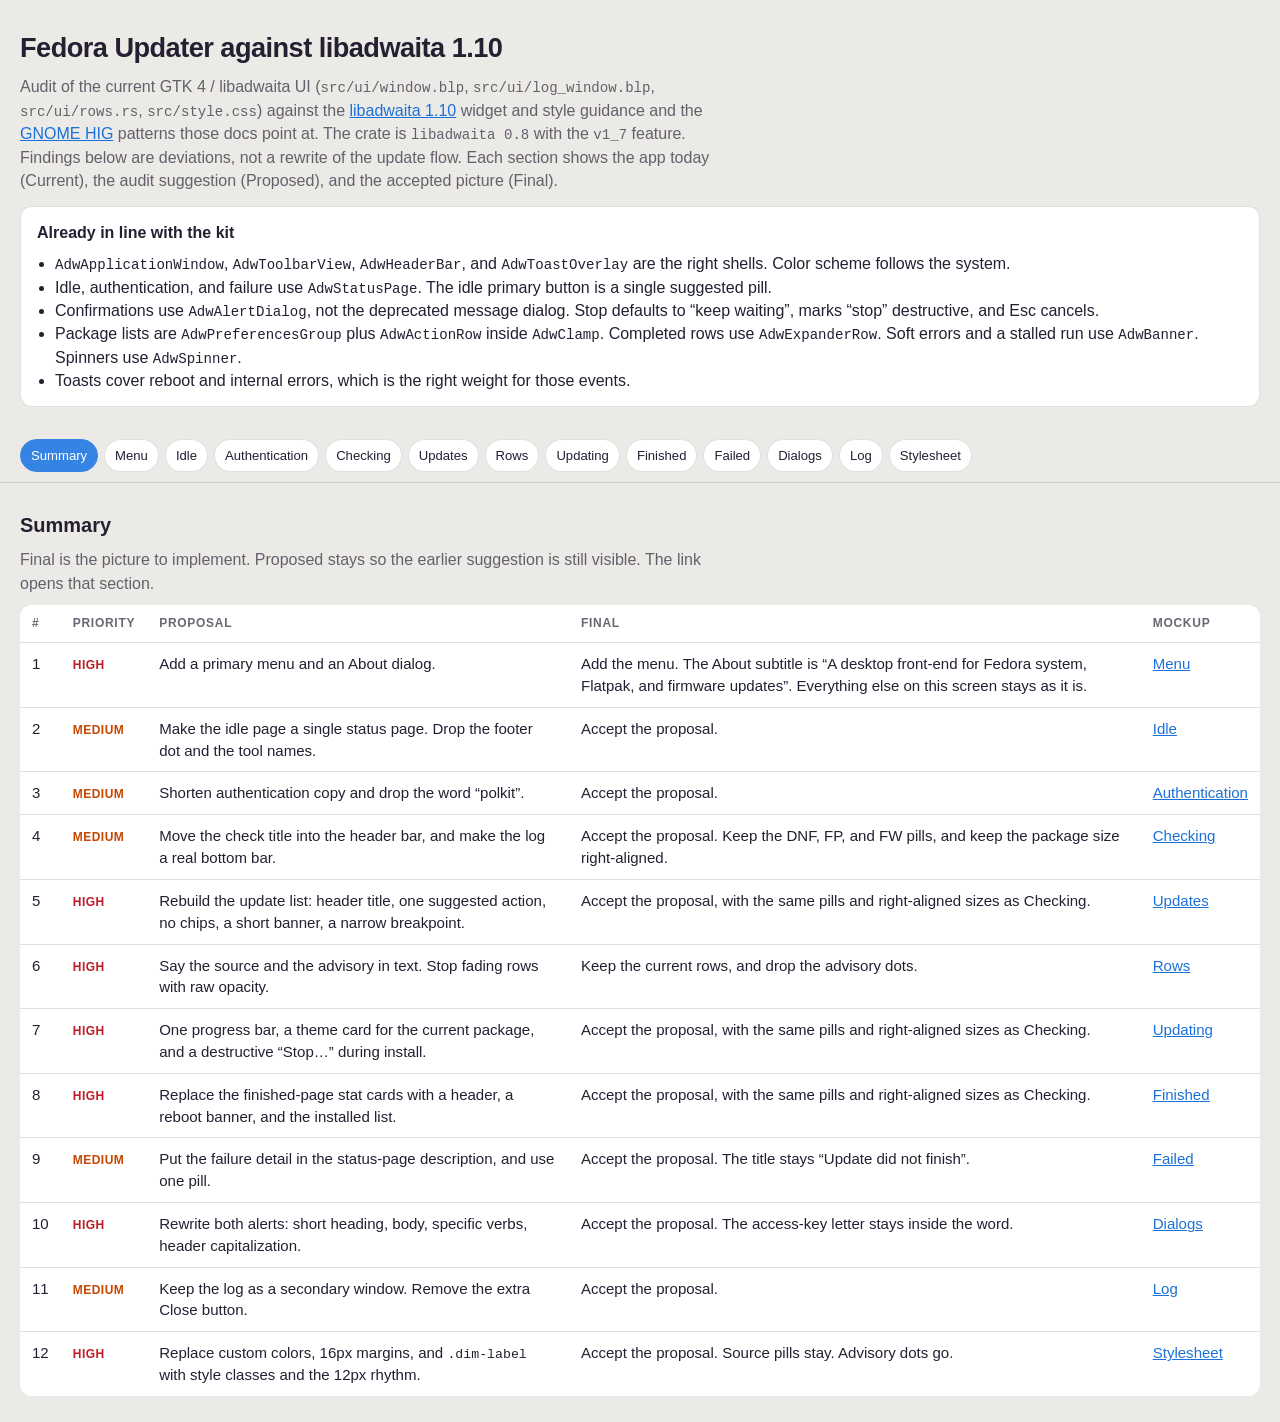
==== commit ffdf2388: "Add the accepted Final mockups for the libadwaita audit." ====
--- a/docs/mockups/libadwaita-audit.html
+++ b/docs/mockups/libadwaita-audit.html
@@ -34,7 +34,7 @@
     color: var(--doc-fg);
     line-height: 1.45;
   }
-  header.top, main { max-width: 1180px; margin: 0 auto; padding: 28px 20px; }
+  header.top, main { max-width: 1440px; margin: 0 auto; padding: 28px 20px; }
   header.top { padding-bottom: 8px; }
   h1 { font-size: 1.7rem; margin: 0 0 8px; letter-spacing: -0.02em; }
   h2 { font-size: 1.25rem; margin: 0 0 8px; }
@@ -66,7 +66,7 @@
     backdrop-filter: blur(8px);
     padding: 10px 20px;
     border-bottom: 1px solid var(--doc-line);
-    max-width: 1180px; margin: 0 auto;
+    max-width: 1440px; margin: 0 auto;
   }
   nav.tabs button {
     border: 1px solid var(--doc-line);
@@ -86,7 +86,10 @@
   .panel[hidden] { display: none; }
   .cite { font-size: 0.88rem; color: var(--doc-dim); margin-bottom: 14px; max-width: 85ch; }
   .pair { display: grid; grid-template-columns: 1fr 1fr; gap: 22px; align-items: start; }
+  .trio { display: grid; grid-template-columns: 1fr 1fr 1fr; gap: 18px; align-items: start; }
   @media (max-width: 980px) { .pair { grid-template-columns: 1fr; } }
+  @media (max-width: 1180px) { .trio { grid-template-columns: 1fr; } }
+  .btn .lbl { display: inline; white-space: nowrap; }
   .win {
     width: min(100%, 460px);
     background: var(--win);
@@ -163,9 +166,10 @@
   .glabel { font-weight: 700; font-size: 12.5px; margin: 4px 2px 6px; }
   .list { background: var(--card); border-radius: 12px; box-shadow: 0 0 0 1px var(--border); overflow: hidden; }
   .prow {
-    display: grid; grid-template-columns: auto 1fr auto; gap: 8px; align-items: center;
+    display: grid; grid-template-columns: auto auto 1fr auto; gap: 8px; align-items: center;
     padding: 8px 12px; border-top: 1px solid rgba(0, 0, 0, 0.06);
   }
+  .prow > :last-child { justify-self: end; text-align: right; }
   .prow:first-child { border-top: 0; }
   .prow b { display: block; font-weight: 650; }
   .prow small { color: var(--dim); }
@@ -250,7 +254,7 @@
 <body>
 <header class="top">
   <h1>Fedora Updater against libadwaita 1.10</h1>
-  <p class="lede">Audit of the current GTK 4 / libadwaita UI (<code>src/ui/window.blp</code>, <code>src/ui/log_window.blp</code>, <code>src/ui/rows.rs</code>, <code>src/style.css</code>) against the <a href="https://gnome.pages.gitlab.gnome.org/libadwaita/doc/1.10/">libadwaita 1.10</a> widget and style guidance and the <a href="https://developer.gnome.org/hig/">GNOME HIG</a> patterns those docs point at. The crate is <code>libadwaita 0.8</code> with the <code>v1_7</code> feature. Findings below are deviations, not a rewrite of the update flow.</p>
+  <p class="lede">Audit of the current GTK 4 / libadwaita UI (<code>src/ui/window.blp</code>, <code>src/ui/log_window.blp</code>, <code>src/ui/rows.rs</code>, <code>src/style.css</code>) against the <a href="https://gnome.pages.gitlab.gnome.org/libadwaita/doc/1.10/">libadwaita 1.10</a> widget and style guidance and the <a href="https://developer.gnome.org/hig/">GNOME HIG</a> patterns those docs point at. The crate is <code>libadwaita 0.8</code> with the <code>v1_7</code> feature. Findings below are deviations, not a rewrite of the update flow. Each section shows the app today (Current), the audit suggestion (Proposed), and the accepted picture (Final).</p>
   <div class="okbox">
     <h2>Already in line with the kit</h2>
     <ul>
@@ -282,82 +286,82 @@
 <main>
 <section class="panel" id="summary">
   <h2>Summary</h2>
-  <p class="lede">Each row is one proposed change. The link opens that change in this file.</p>
+  <p class="lede">Final is the picture to implement. Proposed stays so the earlier suggestion is still visible. The link opens that section.</p>
   <table>
     <thead>
-      <tr><th>#</th><th>Priority</th><th>Change</th><th>Why it diverges</th><th>Mockup</th></tr>
+      <tr><th>#</th><th>Priority</th><th>Proposal</th><th>Final</th><th>Mockup</th></tr>
     </thead>
     <tbody>
       <tr>
         <td>1</td><td><span class="pri high">High</span></td>
         <td>Add a primary menu and an About dialog.</td>
-        <td>The header bar has no menu. Every GNOME primary menu includes About, and the button uses <code>open-menu-symbolic</code> with the tooltip “Main Menu”.</td>
+        <td>Add the menu. The About subtitle is “A desktop front-end for Fedora system, Flatpak, and firmware updates”. Everything else on this screen stays as it is.</td>
         <td><a href="#menu">Menu</a></td>
       </tr>
       <tr>
         <td>2</td><td><span class="pri med">Medium</span></td>
         <td>Make the idle page a single status page. Drop the footer dot and the tool names.</td>
-        <td>A green bullet paints “never checked” as success. The hint names dnf, flatpak, and fwupd. The button pairs an icon with a label outside the header bar.</td>
+        <td>Accept the proposal.</td>
         <td><a href="#idle">Idle</a></td>
       </tr>
       <tr>
         <td>3</td><td><span class="pri med">Medium</span></td>
         <td>Shorten authentication copy and drop the word “polkit”.</td>
-        <td>Status-page text should be short and use the user’s words. The page currently explains the helper twice.</td>
+        <td>Accept the proposal.</td>
         <td><a href="#auth">Authentication</a></td>
       </tr>
       <tr>
         <td>4</td><td><span class="pri med">Medium</span></td>
         <td>Move the check title into the header bar, and make the log a real bottom bar.</td>
-        <td>The view title sits in a second header. The console uses a text triangle and is not a <code>ToolbarView</code> bottom bar, so it gets no undershoot.</td>
+        <td>Accept the proposal. Keep the DNF, FP, and FW pills, and keep the package size right-aligned.</td>
         <td><a href="#checking">Checking</a></td>
       </tr>
       <tr>
         <td>5</td><td><span class="pri high">High</span></td>
         <td>Rebuild the update list: header title, one suggested action, no chips, a short banner, a narrow breakpoint.</td>
-        <td>Title and buttons collide when the window is narrow. Flatpak and enhancement chips use <code>@purple_1</code> (<code>#dc8add</code>) as text, about 2.4:1 on white. The banner title is a joined error string. Update All is an icon-plus-label suggested button in the page body.</td>
+        <td>Accept the proposal, with the same pills and right-aligned sizes as Checking.</td>
         <td><a href="#ready">Updates</a></td>
       </tr>
       <tr>
         <td>6</td><td><span class="pri high">High</span></td>
         <td>Say the source and the advisory in text. Stop fading rows with raw opacity.</td>
-        <td>Security versus bugfix is only a 7px color dot. Pending rows set <code>opacity: 0.72</code> instead of <code>.dimmed</code>, so high contrast cannot adjust them. The DNF/FP/FW badge repeats the subtitle.</td>
+        <td>Keep the current rows, and drop the advisory dots.</td>
         <td><a href="#rows">Rows</a></td>
       </tr>
       <tr>
         <td>7</td><td><span class="pri high">High</span></td>
         <td>One progress bar, a theme card for the current package, and a destructive “Stop…” during install.</td>
-        <td>A second bar restates the same task. Stopping an install needs confirmation, so the button takes an ellipsis and the destructive style. The stall banner is a paragraph.</td>
+        <td>Accept the proposal, with the same pills and right-aligned sizes as Checking.</td>
         <td><a href="#running">Updating</a></td>
       </tr>
       <tr>
         <td>8</td><td><span class="pri high">High</span></td>
         <td>Replace the finished-page stat cards with a header, a reboot banner, and the installed list.</td>
-        <td>Custom cards reimplement <code>.card</code> and compete with the list. Restart and Done are both shaped as primary actions. The reboot state belongs in a banner.</td>
+        <td>Accept the proposal, with the same pills and right-aligned sizes as Checking.</td>
         <td><a href="#done">Finished</a></td>
       </tr>
       <tr>
         <td>9</td><td><span class="pri med">Medium</span></td>
         <td>Put the failure detail in the status-page description, and use one pill.</td>
-        <td>The detail is a separate dim label. Retry carries an icon. Back is a second pill, and the label stays “Retry” even when the action is a restart.</td>
+        <td>Accept the proposal. The title stays “Update did not finish”.</td>
         <td><a href="#failed">Failed</a></td>
       </tr>
       <tr>
         <td>10</td><td><span class="pri high">High</span></td>
         <td>Rewrite both alerts: short heading, body, specific verbs, header capitalization.</td>
-        <td>The stale-list heading is a first-person paragraph with Yes/No. Stop uses “Keep waiting” and “Stop anyway”. Dialog examples use access keys.</td>
+        <td>Accept the proposal. The access-key letter stays inside the word.</td>
         <td><a href="#dialogs">Dialogs</a></td>
       </tr>
       <tr>
         <td>11</td><td><span class="pri med">Medium</span></td>
         <td>Keep the log as a secondary window. Remove the extra Close button.</td>
-        <td>The header bar already closes the window. Close is <code>.suggested-action</code>, and the buttons are not a <code>ToolbarView</code> bottom bar. “Copy all” is not header capitalization.</td>
+        <td>Accept the proposal.</td>
         <td><a href="#log">Log</a></td>
       </tr>
       <tr>
         <td>12</td><td><span class="pri high">High</span></td>
         <td>Replace custom colors, 16px margins, and <code>.dim-label</code> with style classes and the 12px rhythm.</td>
-        <td><code>.dim-label</code> is deprecated since 1.7. Raw opacity and <code>alpha()</code> borders skip the high-contrast variables. <code>@purple_1</code> text stays <code>#dc8add</code> in light and dark. Page margins use 16px instead of the 12px clamp rhythm.</td>
+        <td>Accept the proposal. Source pills stay. Advisory dots go.</td>
         <td><a href="#style">Stylesheet</a></td>
       </tr>
     </tbody>
@@ -367,7 +371,7 @@
 <section class="panel" id="menu" hidden>
   <h2>1. Primary menu and About</h2>
   <p class="cite">HIG <a href="https://developer.gnome.org/hig/patterns/controls/menus.html">Menus</a>: most apps have a primary menu at the end of the header bar, using <code>open-menu-symbolic</code>, tooltip “Main Menu”. Every such menu includes About [App Name]. Libadwaita 1.5+ provides <a href="https://gnome.pages.gitlab.gnome.org/libadwaita/doc/1.10/class.AboutDialog.html">AdwAboutDialog</a> (<code>AdwAboutWindow</code> is deprecated since 1.6). There is no menu in <code>window.blp</code>.</p>
-  <div class="pair">
+  <div class="trio">
     <div>
       <h3>Current</h3>
       <div class="win short" style="min-height:280px">
@@ -413,13 +417,40 @@
       </div>
       <p class="call"><code>AdwShortcutsDialog</code> arrived in libadwaita 1.8. The crate feature stops at <code>v1_7</code>, so ship About now and add Keyboard Shortcuts when that feature is enabled. Do not add Quit. Do not add Preferences until the app has any.</p>
     </div>
+    <div>
+      <h3>Final</h3>
+      <div class="win short" style="min-height:280px">
+        <div class="hb">
+          <div class="side"></div>
+          <div class="wtitle">Fedora Updater</div>
+          <div class="side end">
+            <div class="menu" title="Main Menu" aria-label="Main Menu">
+              <svg width="16" height="16" viewBox="0 0 16 16" fill="currentColor"><path d="M2 4h12v1.4H2zm0 3.3h12v1.4H2zM2 10.6h12V12H2z"/></svg>
+            </div>
+            <div class="close" aria-hidden="true">×</div>
+          </div>
+        </div>
+        <div class="menu-pop" role="menu">
+          <div><span class="u">A</span>bout Fedora Updater</div>
+        </div>
+        <div class="dialog" style="margin: 0 auto 16px;">
+          <div class="glyph" style="margin:0 auto 6px; width:64px; height:64px;" aria-hidden="true">
+            <svg width="40" height="40" viewBox="0 0 16 16" fill="#3584e4"><circle cx="8" cy="8" r="6"/></svg>
+          </div>
+          <h4>Fedora Updater</h4>
+          <p>A desktop front-end for Fedora system, Flatpak, and firmware updates</p>
+          <p>Version 0.2.0</p>
+        </div>
+      </div>
+      <p class="call">Add the primary menu, tooltip “Main Menu”. About uses that subtitle. Keyboard Shortcuts, Quit, and Preferences stay out. The rest of the window stays as it is now.</p>
+    </div>
   </div>
 </section>
 
 <section class="panel" id="idle" hidden>
   <h2>2. Idle and up to date</h2>
   <p class="cite">HIG <a href="https://developer.gnome.org/hig/patterns/feedback/placeholders.html">Placeholder pages</a> and <a href="https://developer.gnome.org/hig/guidelines/writing-style.html">Writing style</a>: one heading, one short description, familiar words, no jargon. <a href="https://developer.gnome.org/hig/patterns/controls/buttons.html">Buttons</a>: outside a header bar, a button is an icon or a label, not both. <a href="https://developer.gnome.org/hig/guidelines/ui-styling.html">UI styling</a>: do not use color as the only signal. The fresh footer paints a <code>.success</code> “●” next to “Last checked never”. Up to date repeats the timestamp in the description and the footer.</p>
-  <div class="pair">
+  <div class="trio">
     <div>
       <h3>Current</h3>
       <div class="win">
@@ -454,13 +485,32 @@
       </div>
       <p class="call">Up to date keeps the flat “Check Again” button and puts “Last checked just now” only in the description. No second footer, no success color until a check has actually succeeded.</p>
     </div>
+    <div>
+      <h3>Final</h3>
+      <div class="win">
+        <div class="hb">
+          <div class="side"></div>
+          <div class="wtitle">Fedora Updater</div>
+          <div class="side end"><div class="menu" title="Main Menu"><svg width="16" height="16" viewBox="0 0 16 16" fill="currentColor"><path d="M2 4h12v1.4H2zm0 3.3h12v1.4H2zM2 10.6h12V12H2z"/></svg></div><div class="close">×</div></div>
+        </div>
+        <div class="content">
+          <div class="status">
+            <div class="glyph"><svg width="42" height="42" viewBox="0 0 16 16" fill="currentColor"><path d="M3 8a5 5 0 0 1 8.5-3.5L13 3v4H9l1.4-1.4A3.5 3.5 0 1 0 11.5 10H13A5 5 0 0 1 3 8z"/></svg></div>
+            <h4>Check for Updates</h4>
+            <p class="desc">System packages, apps, and firmware. Nothing changes until the list is reviewed.</p>
+            <div class="btn suggested pill">Check for Updates</div>
+          </div>
+        </div>
+      </div>
+      <p class="call">Same as Proposed. Up to date keeps the flat “Check Again” button and puts “Last checked just now” only in the description.</p>
+    </div>
   </div>
 </section>
 
 <section class="panel" id="auth" hidden>
   <h2>3. Authentication</h2>
   <p class="cite">Same placeholder and writing rules. The status page already is the right widget. The description names “polkit” and “a privileged helper”, then a caption says the password is not collected here. Terminology should be the task, not the mechanism. One sentence is enough, and a single sentence does not take a final period.</p>
-  <div class="pair">
+  <div class="trio">
     <div>
       <h3>Current</h3>
       <div class="win">
@@ -489,13 +539,27 @@
       </div>
       <p class="call">The spinner stays an <code>AdwSpinner</code>. “Waiting for authentication” uses the dimmed style, not <code>.accent</code>. Cancel stays a quiet button. The same page serves Check and Update All. The purpose goes in the header subtitle (“Checking for updates” or “Applying updates”), not in a second paragraph.</p>
     </div>
+    <div>
+      <h3>Final</h3>
+      <div class="win">
+        <div class="hb"><div class="side"></div><div class="wtitle">Fedora Updater<small>Waiting for authentication</small></div><div class="side end"><div class="close">×</div></div></div>
+        <div class="content status">
+          <div class="glyph"><svg width="40" height="40" viewBox="0 0 16 16" fill="currentColor"><path d="M6 7V5a2 2 0 1 1 4 0v2h1v6H5V7zm1.2 0h1.6V5a.8.8 0 0 0-1.6 0z"/></svg></div>
+          <h4>Authentication Required</h4>
+          <p class="desc">A system dialog asks for an administrator password. The password is not stored in this window.</p>
+          <div class="rowline"><span class="muted">◌ Waiting for authentication</span></div>
+          <div class="btn flat">Cancel</div>
+        </div>
+      </div>
+      <p class="call">Same as Proposed. The purpose goes in the header subtitle (“Checking for updates” or “Applying updates”), not in a second paragraph.</p>
+    </div>
   </div>
 </section>
 
 <section class="panel" id="checking" hidden>
   <h2>4. Checking</h2>
   <p class="cite">HIG <a href="https://developer.gnome.org/hig/patterns/containers/header-bars.html">Header bars</a>: the heading updates with the view. <a href="https://developer.gnome.org/hig/patterns/feedback/progress-bars.html">Progress bars</a>: one bar, plus text such as “1 of 3 sources” or “About 1 minute left”. <a href="https://gnome.pages.gitlab.gnome.org/libadwaita/doc/1.10/class.ToolbarView.html">ToolbarView</a> bottom bars get undershoot and drag. <a href="https://developer.gnome.org/hig/guidelines/ui-icons.html">UI icons</a> are symbolic, so a “▸” character is not a disclosure icon and does not flip for right-to-left text.</p>
-  <div class="pair">
+  <div class="trio">
     <div>
       <h3>Current</h3>
       <div class="win">
@@ -539,13 +603,38 @@
       </div>
       <p class="call">The group status string stays. The percent stays, with <code>.numeric</code>. The disclosure is <code>pan-end-symbolic</code> / <code>pan-down-symbolic</code> inside a <code>.toolbar</code> bottom bar. “live” goes away. The same bar is used on the update page.</p>
     </div>
+    <div>
+      <h3>Final</h3>
+      <div class="win">
+        <div class="hb">
+          <div class="side"></div>
+          <div class="wtitle">Checking for Updates<small>About 1 minute left · 1 of 3 sources</small></div>
+          <div class="side end"><div class="menu" title="Main Menu"><svg width="16" height="16" viewBox="0 0 16 16" fill="currentColor"><path d="M2 4h12v1.4H2zm0 3.3h12v1.4H2zM2 10.6h12V12H2z"/></svg></div><div class="close">×</div></div>
+        </div>
+        <div class="content">
+          <div class="progress" style="margin-top:12px"><i style="width:25%"></i></div>
+          <div class="meta"><span>System done · Apps in progress · Firmware queued</span><span>25%</span></div>
+          <div class="group"><div class="glabel">Found so far</div>
+            <div class="list">
+              <div class="prow"><span class="badge">DNF</span><div><b>kernel</b><small>6.17.7 → 6.17.8 · System</small></div><small>86 MB</small></div>
+              <div class="prow"><span class="badge fp">FP</span><div><b>org.mozilla.Firefox</b><small>144.0 → 145.0 · Apps</small></div><small>112 MB</small></div>
+            </div>
+          </div>
+          <div class="bottom" style="justify-content:flex-start; gap:8px;">
+            <span class="iconbtn" aria-hidden="true"><svg width="14" height="14" viewBox="0 0 16 16" fill="currentColor"><path d="M6 3.2 11 8 6 12.8z"/></svg></span>
+            <span class="cap" style="font-family:ui-monospace,monospace">Downloading metadata…</span>
+          </div>
+        </div>
+      </div>
+      <p class="call">Same as Proposed, with the current source pills and the current package names. The size stays in the trailing column.</p>
+    </div>
   </div>
 </section>
 
 <section class="panel" id="ready" hidden>
   <h2>5. Updates available</h2>
   <p class="cite"><a href="https://developer.gnome.org/hig/patterns/controls/buttons.html">Buttons</a>: one suggested or destructive button per view. Outside the header bar, do not combine an icon and a label. Suggested buttons are a poor fit in a primary header bar, so the call to action moves to a bottom bar, which <a href="https://gnome.pages.gitlab.gnome.org/libadwaita/doc/1.10/adaptive-layouts.html">breakpoints</a> can keep visible when the window is narrow. <a href="https://developer.gnome.org/hig/patterns/feedback/banners.html">Banners</a> take a short factual title, not a joined log line. Chip colors are covered in the stylesheet section. There is no <code>AdwBreakpoint</code> today. The ready header is one horizontal box: title, Refresh, Update All.</p>
-  <div class="pair">
+  <div class="trio">
     <div>
       <h3>Current</h3>
       <div class="win">
@@ -613,13 +702,44 @@
       </div>
       <p class="call">Refresh is a recognized icon with tooltip “Refresh”. Below about 500px, an <code>AdwBreakpoint</code> can hide the header subtitle. The bottom bar does not need to move. Banner button label is “View Log”. The long tool names leave the footer.</p>
     </div>
+    <div>
+      <h3>Final</h3>
+      <div class="win">
+        <div class="hb">
+          <div class="side"><div class="iconbtn" title="Refresh"><svg width="16" height="16" viewBox="0 0 16 16" fill="currentColor"><path d="M13 8a5 5 0 1 1-1.2-3.3L10 6.5V2h4.5L12.7 3.8A6.5 6.5 0 1 0 14.5 8z"/></svg></div></div>
+          <div class="wtitle">12 Updates Available<small>8 system · 3 apps · 1 firmware</small></div>
+          <div class="side end"><div class="menu" title="Main Menu"><svg width="16" height="16" viewBox="0 0 16 16" fill="currentColor"><path d="M2 4h12v1.4H2zm0 3.3h12v1.4H2zM2 10.6h12V12H2z"/></svg></div><div class="close">×</div></div>
+        </div>
+        <div class="banner">2 sources could not be checked <button>View Log</button></div>
+        <div class="content">
+          <div class="group" style="margin-top:10px"><div class="list">
+            <div class="prow"><span class="badge">DNF</span><div><b>kernel</b><small>6.17.7 → 6.17.8 · System</small></div><small>86 MB</small></div>
+            <div class="prow"><span class="badge fp">FP</span><div><b>org.mozilla.Firefox</b><small>144.0 → 145.0 · Apps</small></div><small>112 MB</small></div>
+          </div></div>
+          <p class="cap" style="padding:0 16px">Nothing is applied until Update All is chosen</p>
+          <div class="bottom"><div class="btn suggested">Update All</div></div>
+        </div>
+      </div>
+      <p class="tag">Narrow breakpoint</p>
+      <div class="win narrow">
+        <div class="hb">
+          <div class="iconbtn" title="Refresh"><svg width="16" height="16" viewBox="0 0 16 16" fill="currentColor"><path d="M13 8a5 5 0 1 1-1.2-3.3L10 6.5V2h4.5L12.7 3.8A6.5 6.5 0 1 0 14.5 8z"/></svg></div>
+          <div class="wtitle" style="font-size:12px">12 Updates Available</div>
+          <div class="close">×</div>
+        </div>
+        <div class="content"><p class="cap" style="padding:12px">List keeps the full width. Update All stays in the bottom bar instead of crushing the title.</p>
+          <div class="bottom"><div class="btn suggested">Update All</div></div>
+        </div>
+      </div>
+      <p class="call">Same page as Proposed. Rows keep the current pills, the current package names, and the right-aligned size. The advisory dots go.</p>
+    </div>
   </div>
 </section>
 
 <section class="panel" id="rows" hidden>
   <h2>6. Package rows</h2>
   <p class="cite"><a href="https://developer.gnome.org/hig/guidelines/ui-styling.html">UI styling</a>: color cannot be the only way to tell items apart. The advisory is a 7px <code>.sev-dot</code> with no text (<code>rows.rs</code>). The subtitle already says System, Apps, or Firmware, and the prefix badge repeats it as DNF, FP, or FW. <a href="https://gnome.pages.gitlab.gnome.org/libadwaita/doc/1.10/styles-and-appearance.html">Styles and appearance</a>: use <code>.dimmed</code> rather than a fixed opacity, because high contrast changes <code>--dim-opacity</code>. Pending and skipped rows set <code>opacity: 0.72</code>, and completed rows set <code>0.82</code>.</p>
-  <div class="pair">
+  <div class="trio">
     <div>
       <h3>Current</h3>
       <div class="win short">
@@ -652,13 +772,29 @@
         </div>
       </div>
     </div>
+    <div>
+      <h3>Final</h3>
+      <div class="win short">
+        <div class="hb"><div class="side"></div><div class="wtitle">Fedora Updater</div><div class="side end"><div class="close">×</div></div></div>
+        <div class="content" style="padding-top:12px">
+          <div class="group"><div class="glabel">Remaining</div>
+            <div class="list">
+              <div class="prow" style="background:rgba(53,132,228,.10)"><span class="badge">DNF</span><div><b>kernel</b><small>6.17.7 → 6.17.8 · System</small></div><span class="accent-text">installing</span></div>
+              <div class="prow pending"><span class="badge fp">FP</span><div><b>org.mozilla.Firefox</b><small>144.0 → 145.0 · Apps</small></div><span class="cap">queued</span></div>
+              <div class="prow" style="opacity:.82"><span class="badge fw">FW</span><div><b>UEFI Device Firmware</b><small>1.2 → 1.4 · Firmware</small></div><span style="color:#1a7f37">done</span></div>
+            </div>
+          </div>
+          <p class="cap" style="padding:0 16px 12px">Current rows, without the advisory dots. Source pills, package names, and the current status words stay.</p>
+        </div>
+      </div>
+    </div>
   </div>
 </section>
 
 <section class="panel" id="running" hidden>
   <h2>7. Updating</h2>
   <p class="cite"><a href="https://developer.gnome.org/hig/patterns/feedback/progress-bars.html">Progress bars</a>: show one combined bar unless a subtask can be paused on its own. The page has an overall bar and a second bar inside <code>.now-playing</code>. <a href="https://developer.gnome.org/hig/patterns/controls/buttons.html">Destructive</a> is the warning style, and a view gets only one. <a href="https://developer.gnome.org/hig/guidelines/writing-style.html">Ellipsis</a> belongs on a control that still needs confirmation. Apply already opens the stop dialog. Download stops immediately, so that button stays “Stop” and is not destructive. <a href="https://developer.gnome.org/hig/patterns/feedback/banners.html">Banner</a> titles stay short. The stall banner is “No output for N minutes. Last line: …” plus a daemon sentence. The current-package plate is a custom bordered box, not <a href="https://gnome.pages.gitlab.gnome.org/libadwaita/doc/1.10/style-classes.html#boxed-lists-cards"><code>.card</code></a>.</p>
-  <div class="pair">
+  <div class="trio">
     <div>
       <h3>Current</h3>
       <div class="win">
@@ -704,13 +840,40 @@
       </div>
       <p class="call">The bar keeps the accent color for both download and install. The caption already says which pass is running. The last console line stays in the bottom bar, not in the banner. Download uses a plain “Stop” with no ellipsis, because it does not ask again.</p>
     </div>
+    <div>
+      <h3>Final</h3>
+      <div class="win">
+        <div class="hb">
+          <div class="side"></div>
+          <div class="wtitle">Installing<small>4 of 19 · about 6 minutes left</small></div>
+          <div class="side end"><div class="btn destructive" title="Stop this update">Stop…</div><div class="close">×</div></div>
+        </div>
+        <div class="banner">No output for 2 minutes <span class="cap" style="margin-left:auto;color:#5e4010">Waiting on GNOME Software</span></div>
+        <div class="content">
+          <div class="progress" style="margin-top:12px"><i style="width:22%"></i></div>
+          <div class="meta"><span>Installing system packages</span><span>22%</span></div>
+          <div class="card theme">
+            <div class="prow" style="padding:0;border:0">
+              <span class="badge">DNF</span>
+              <div><b>kernel</b><small>6.17.7 → 6.17.8 · System</small></div>
+              <small>86 MB</small>
+            </div>
+          </div>
+          <div class="group"><div class="glabel">2 completed</div>
+            <div class="list"><div class="prow"><span class="badge">DNF</span><div><b>tzdata</b><small>2025b · System</small></div><span style="color:#1a7f37">Done</span></div></div>
+          </div>
+          <div class="bottom" style="justify-content:flex-start"><span class="iconbtn"><svg width="14" height="14" viewBox="0 0 16 16" fill="currentColor"><path d="M6 3.2 11 8 6 12.8z"/></svg></span><span class="cap" style="font-family:ui-monospace,monospace">Running transaction…</span></div>
+        </div>
+      </div>
+      <p class="call">Same page as Proposed. The current package and the list keep the source pill. The package size stays right-aligned. Download still uses a plain “Stop”.</p>
+    </div>
   </div>
 </section>
 
 <section class="panel" id="done" hidden>
   <h2>8. Finished</h2>
   <p class="cite">A placeholder is for an empty view. This view has a list, so a 64px icon plus three hand-drawn stat cards duplicates “12 upgraded · 0 failed · 4 minutes”. <code>.stat-card</code> and <code>.reboot-card</code> copy the card look with their own radius, padding, and <code>alpha()</code> borders. A restart that must happen is a persistent state, which is a <a href="https://developer.gnome.org/hig/patterns/feedback/banners.html">banner</a>. Banner buttons can use the suggested style since 1.7 (<code>AdwBannerButtonStyle</code>). “Done” is also a pill, so the view has two primary shapes. “View full log” is not header capitalization.</p>
-  <div class="pair">
+  <div class="trio">
     <div>
       <h3>Current</h3>
       <div class="win">
@@ -759,13 +922,37 @@
       </div>
       <p class="call">When nothing needs a restart, the banner hides and Done becomes the one suggested button. When something failed, the title is “Updates Finished With Problems” and failed rows stay first. The counts are the subtitle, not a second grid. Restart Now is label only, on the banner, and is the only suggested control.</p>
     </div>
+    <div>
+      <h3>Final</h3>
+      <div class="win">
+        <div class="hb">
+          <div class="side"></div>
+          <div class="wtitle">All Updates Applied<small>12 upgraded · 4 minutes</small></div>
+          <div class="side end"><div class="close">×</div></div>
+        </div>
+        <div class="banner">Restart recommended to finish installing <button>Restart Now</button></div>
+        <div class="content">
+          <div class="group" style="margin-top:10px"><div class="glabel">Installed</div>
+            <div class="list">
+              <div class="prow"><span class="badge">DNF</span><div><b>kernel</b><small>6.17.8 · System</small></div><span><span style="color:#1a7f37">Done</span><small style="display:block">86 MB</small></span></div>
+              <div class="prow"><span class="badge fp">FP</span><div><b>org.mozilla.Firefox</b><small>145.0 · Apps</small></div><span><span style="color:#1a7f37">Done</span><small style="display:block">112 MB</small></span></div>
+            </div>
+          </div>
+          <div class="bottom">
+            <div class="btn flat">View Full Log</div>
+            <div class="btn">Done</div>
+          </div>
+        </div>
+      </div>
+      <p class="call">Same page as Proposed. Installed rows keep the source pill, the current package name, and the right-aligned size.</p>
+    </div>
   </div>
 </section>
 
 <section class="panel" id="failed" hidden>
   <h2>9. Failed</h2>
   <p class="cite">The page is already an <code>AdwStatusPage</code>, but the explanation is a child <code>Gtk.Label</code> instead of <code>description</code>, which is the property that gets the placeholder typography. The suggested Retry button also has an icon. Back is a second pill, so two buttons in that row have different widths. The label is always “Retry” even when <code>RetryAction::Reboot</code> restarts the machine. Use the verb the button performs.</p>
-  <div class="pair">
+  <div class="trio">
     <div>
       <h3>Current</h3>
       <div class="win">
@@ -793,13 +980,27 @@
       </div>
       <p class="call">A reboot failure says “Restart” on that same pill, because that is what the click does. “Back” goes away. The window close button, and Check Again, cover leaving the page. Returning to the idle screen can stay on Check Again’s success path, or on a flat “Done” if a direct exit is still needed. It should not be a second pill.</p>
     </div>
+    <div>
+      <h3>Final</h3>
+      <div class="win">
+        <div class="hb"><div class="side"></div><div class="wtitle">Fedora Updater</div><div class="side end"><div class="close">×</div></div></div>
+        <div class="content status">
+          <div class="glyph" style="color:var(--err)"><svg width="42" height="42" viewBox="0 0 16 16" fill="currentColor"><path d="M8 1.6 15 14H1zm0 4.2-.7 4h1.4zM7.3 12h1.4V13.4H7.3z"/></svg></div>
+          <h4>Update did not finish</h4>
+          <p class="desc">The new package versions are not installed. Nothing from this run was committed.</p>
+          <div class="btn suggested pill">Check Again</div>
+          <div class="btn flat">View Log</div>
+        </div>
+      </div>
+      <p class="call">Same as Proposed, except the title stays “Update did not finish”. A reboot failure still says “Restart” on that pill.</p>
+    </div>
   </div>
 </section>
 
 <section class="panel" id="dialogs" hidden>
   <h2>10. Confirmation dialogs</h2>
   <p class="cite">HIG <a href="https://developer.gnome.org/hig/patterns/feedback/dialogs.html">Dialogs</a>: a short heading, the explanation in the body, cancel before the affirmative button, Esc cancels, and Return activates the affirmative button only when that is safe. Button labels are imperative verbs in <a href="https://developer.gnome.org/hig/guidelines/writing-style.html#header-capitalization">header capitalization</a>, not Yes/No. The stop dialog already gets the safe default right. The stale-list dialog puts the entire question in the heading, in the first person, and forces a wide layout to fit it. Neither dialog uses access keys. Libadwaita’s own example labels are “_Cancel” and “_Replace”.</p>
-  <div class="pair">
+  <div class="trio">
     <div>
       <h3>Current — stale list</h3>
       <div class="win short"><div class="scrim"><div class="dialog">
@@ -818,15 +1019,30 @@
       <div class="win short"><div class="scrim"><div class="dialog">
         <h4>Refresh Update List?</h4>
         <p>This list is more than a day old. Refresh it before applying these updates.</p>
-        <div class="dactions"><div class="btn"><span class="u">C</span>ancel</div><div class="btn suggested"><span class="u">R</span>efresh</div></div>
+        <div class="dactions"><div class="btn"><span class="lbl"><span class="u">C</span>ancel</span></div><div class="btn suggested"><span class="lbl"><span class="u">R</span>efresh</span></div></div>
       </div></div></div>
       <h3 style="margin-top:16px">Proposed — stop during install</h3>
       <div class="win short"><div class="scrim"><div class="dialog">
         <h4>Stop This Update?</h4>
         <p>Stopping while packages are being installed can leave the package database incomplete. Check package history before trying again.</p>
-        <div class="dactions"><div class="btn"><span class="u">K</span>eep Waiting</div><div class="btn destructive">Stop <span class="u">A</span>nyway</div></div>
+        <div class="dactions"><div class="btn"><span class="lbl"><span class="u">K</span>eep Waiting</span></div><div class="btn destructive"><span class="lbl">Stop <span class="u">A</span>nyway</span></div></div>
       </div></div></div>
       <p class="call">Esc still maps to Cancel and Keep Waiting. Return maps to Refresh. Return does not map to Stop Anyway. “dnf”, “rpm”, and “24hrs” leave the dialog. The behavior is unchanged: Refresh checks, then applies. No leaves the list alone.</p>
+    </div>
+    <div>
+      <h3>Final — stale list</h3>
+      <div class="win short"><div class="scrim"><div class="dialog">
+        <h4>Refresh Update List?</h4>
+        <p>This list is more than a day old. Refresh it before applying these updates.</p>
+        <div class="dactions"><div class="btn"><span class="lbl"><span class="u">C</span>ancel</span></div><div class="btn suggested"><span class="lbl"><span class="u">R</span>efresh</span></div></div>
+      </div></div></div>
+      <h3 style="margin-top:16px">Final — stop during install</h3>
+      <div class="win short"><div class="scrim"><div class="dialog">
+        <h4>Stop This Update?</h4>
+        <p>Stopping while packages are being installed can leave the package database incomplete. Check package history before trying again.</p>
+        <div class="dactions"><div class="btn"><span class="lbl"><span class="u">K</span>eep Waiting</span></div><div class="btn destructive"><span class="lbl">Stop <span class="u">A</span>nyway</span></div></div>
+      </div></div></div>
+      <p class="call">Same wording as Proposed. The underlined access key sits inside the word: Cancel, Refresh, Keep Waiting, Stop Anyway. Refresh still checks, then applies. Cancel and Esc leave the list.</p>
     </div>
   </div>
 </section>
@@ -834,7 +1050,7 @@
 <section class="panel" id="log" hidden>
   <h2>11. Full log</h2>
   <p class="cite">The log is a modal secondary window with a parent, which matches the <a href="https://developer.gnome.org/hig/patterns/containers/windows.html">windows</a> guidance. The header bar already has a close button. A second Close, styled <code>.suggested-action</code>, makes dismissal the accent action. The button row is an ordinary box, so <code>AdwToolbarView</code> does not manage its undershoot or its 6px toolbar spacing. “Copy all” should be “Copy All”.</p>
-  <div class="pair">
+  <div class="trio">
     <div>
       <h3>Current</h3>
       <div class="win short" style="min-height:360px">
@@ -865,13 +1081,27 @@
       </div>
       <p class="call">Copy All is the one suggested button because it is the action unique to this window. Closing stays on the header bar and on Esc. A long log stays a resizable window. An <code>AdwDialog</code> would collapse to a bottom sheet, which is a worse place to read a transaction log.</p>
     </div>
+    <div>
+      <h3>Final</h3>
+      <div class="win short" style="min-height:360px">
+        <div class="hb"><div class="side"></div><div class="wtitle">Full Log</div><div class="side end"><div class="close">×</div></div></div>
+        <div class="content">
+          <pre style="flex:1;margin:0;padding:12px;font-size:11.5px;white-space:pre-wrap;color:var(--fg)">Updating Subscription
+Downloading metadata...
+Running transaction
+Complete!</pre>
+          <div class="bottom"><div class="btn suggested">Copy All</div></div>
+        </div>
+      </div>
+      <p class="call">Same as Proposed. Copy All is the one suggested button. Closing stays on the header bar and on Esc.</p>
+    </div>
   </div>
 </section>
 
 <section class="panel" id="style" hidden>
   <h2>12. Stylesheet</h2>
   <p class="cite"><a href="https://gnome.pages.gitlab.gnome.org/libadwaita/doc/1.10/style-classes.html#dimmed"><code>.dim-label</code> is deprecated since 1.7</a>. <code>.dimmed</code> is the replacement, and the crate already enables <code>v1_7</code>. The blueprint and <code>rows.rs</code> still apply <code>dim-label</code>. <a href="https://gnome.pages.gitlab.gnome.org/libadwaita/doc/1.10/styles-and-appearance.html">High contrast</a> asks for style classes and CSS variables instead of fixed opacity and handmade borders. <code>src/style.css</code> sets <code>.pkg-row.pending { opacity: 0.72 }</code>, borders with <code>alpha(@window_fg_color, 0.14)</code>, and Flatpak and enhancement text to <code>@purple_1</code>. In libadwaita 1.10 that named color is <code>#dc8add</code>, and it does not change between light and dark. Against white that is about 2.4:1, short of 4.5:1. On the dark window it is about 6.6:1, so the miss is the light style and high contrast, which will not darken this palette stop. The <a href="https://gnome.pages.gitlab.gnome.org/libadwaita/doc/1.10/adaptive-layouts.html">clamp example</a> uses 12px side margins and 24px between groups. The pages use 16px. <code>.stage-apply</code> repaints the progress bar with <code>@success_bg_color</code> even though the caption already names the pass.</p>
-  <div class="pair">
+  <div class="trio">
     <div>
       <h3>Current specimens</h3>
       <div class="win short">
@@ -910,6 +1140,23 @@
         </div>
       </div>
       <p class="call">Keep <code>@success_color</code>, <code>@warning_color</code>, and <code>@error_color</code> when a style class cannot be applied. Those semantic colors follow the theme. Drop <code>.chip</code>, <code>.stat-card</code>, <code>.reboot-card</code>, <code>.sev-dot</code>, and <code>.package-badge</code> once the screens above land. <code>.now-playing</code> becomes <code>.card</code>.</p>
+    </div>
+    <div>
+      <h3>Final specimens</h3>
+      <div class="win short">
+        <div class="content" style="padding:12px; gap:12px;">
+          <div class="tag">Pills stay, size stays on the right</div>
+          <div class="list">
+            <div class="prow"><span class="badge">DNF</span><div><b>kernel</b><small>6.17.7 → 6.17.8 · System</small></div><small>86 MB</small></div>
+            <div class="prow pending"><span class="badge fp">FP</span><div><b>org.mozilla.Firefox</b><small>144.0 → 145.0 · Apps</small></div><small>112 MB</small></div>
+          </div>
+          <div class="tag">.card and the accent bar</div>
+          <div class="card theme"><b>kernel</b><div class="cap">Installing · System</div></div>
+          <div class="progress" style="margin:0"><i style="width:60%"></i></div>
+          <p class="cap">12px insets. <code>.dimmed</code> replaces <code>.dim-label</code>. The apply bar stays accent, not green. <code>.now-playing</code> becomes <code>.card</code>. Chips, stat cards, the reboot card, and the advisory dots go away. Source pills stay.</p>
+        </div>
+      </div>
+      <p class="call">Same stylesheet proposal, except <code>.package-badge</code> stays and <code>.sev-dot</code> goes. Do not use <code>@purple_1</code> for chip or body text. The Flatpak pill keeps its current color.</p>
     </div>
   </div>
 </section>
